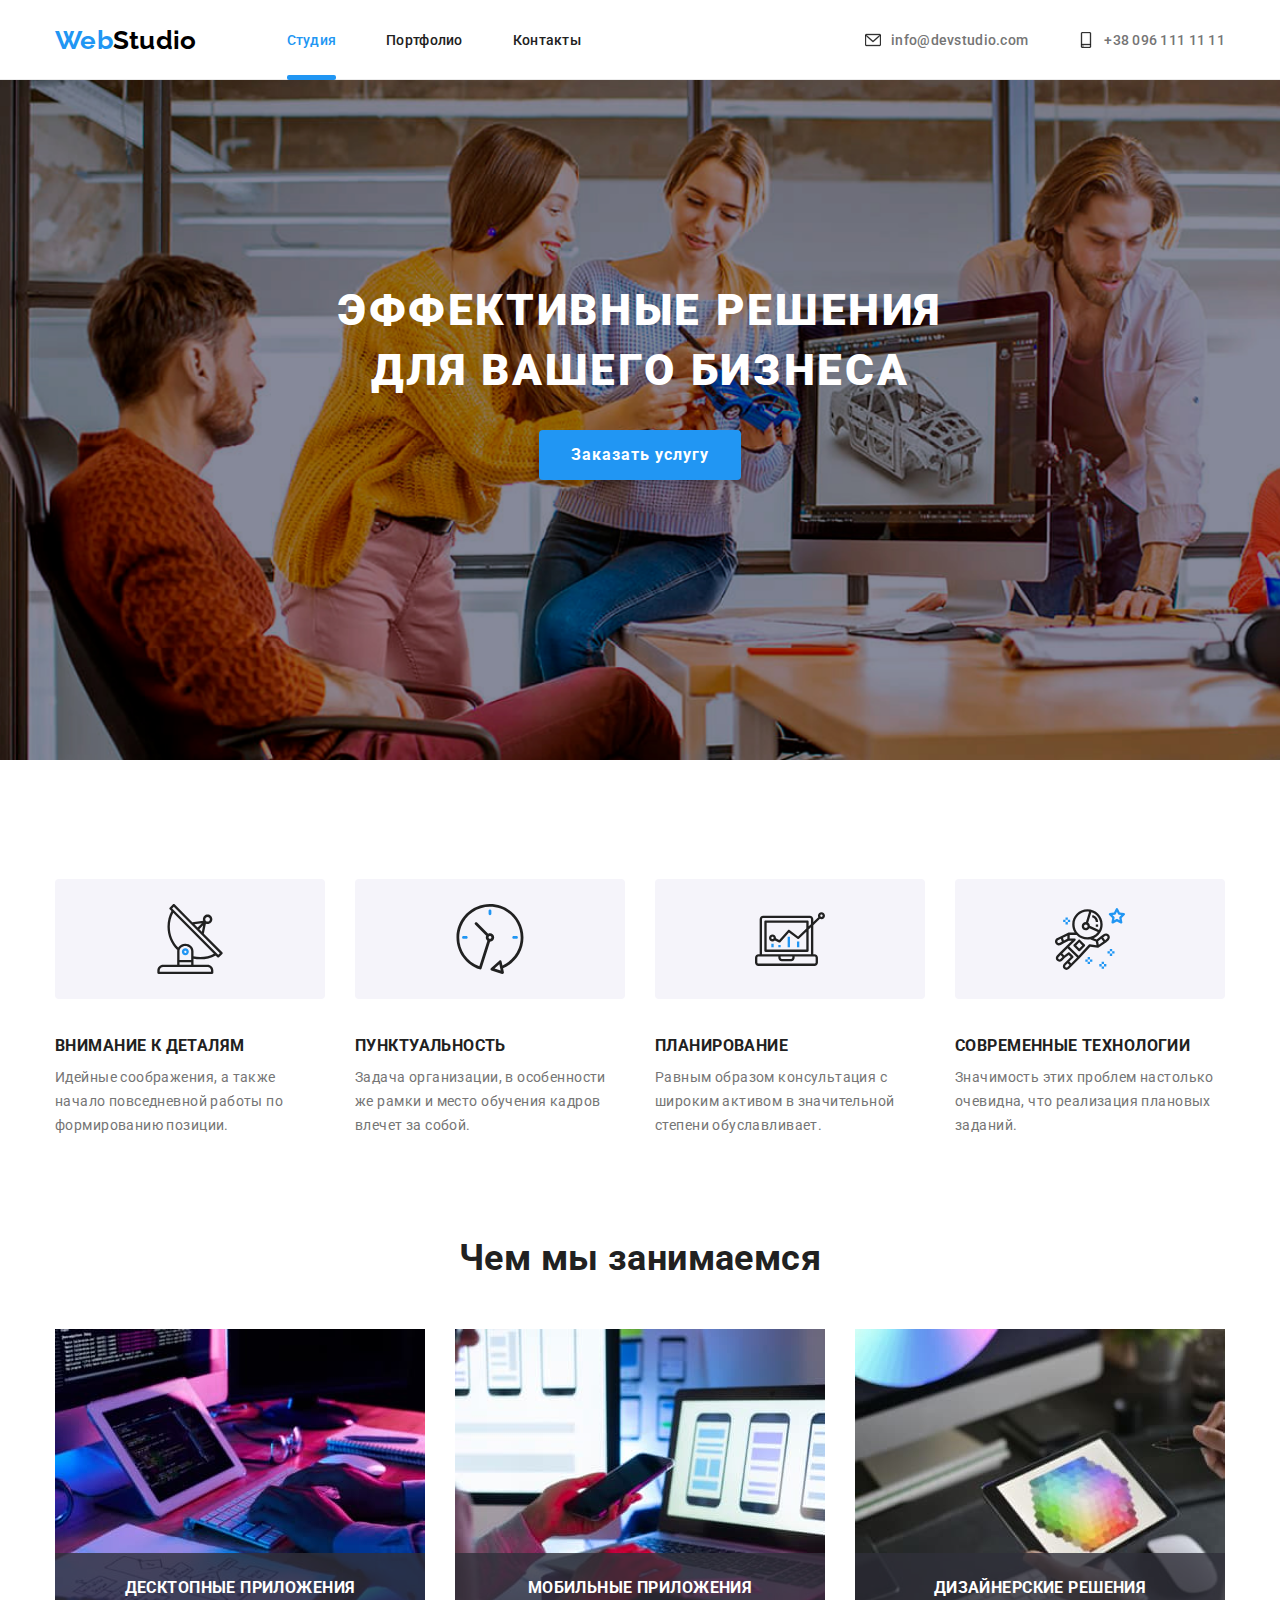
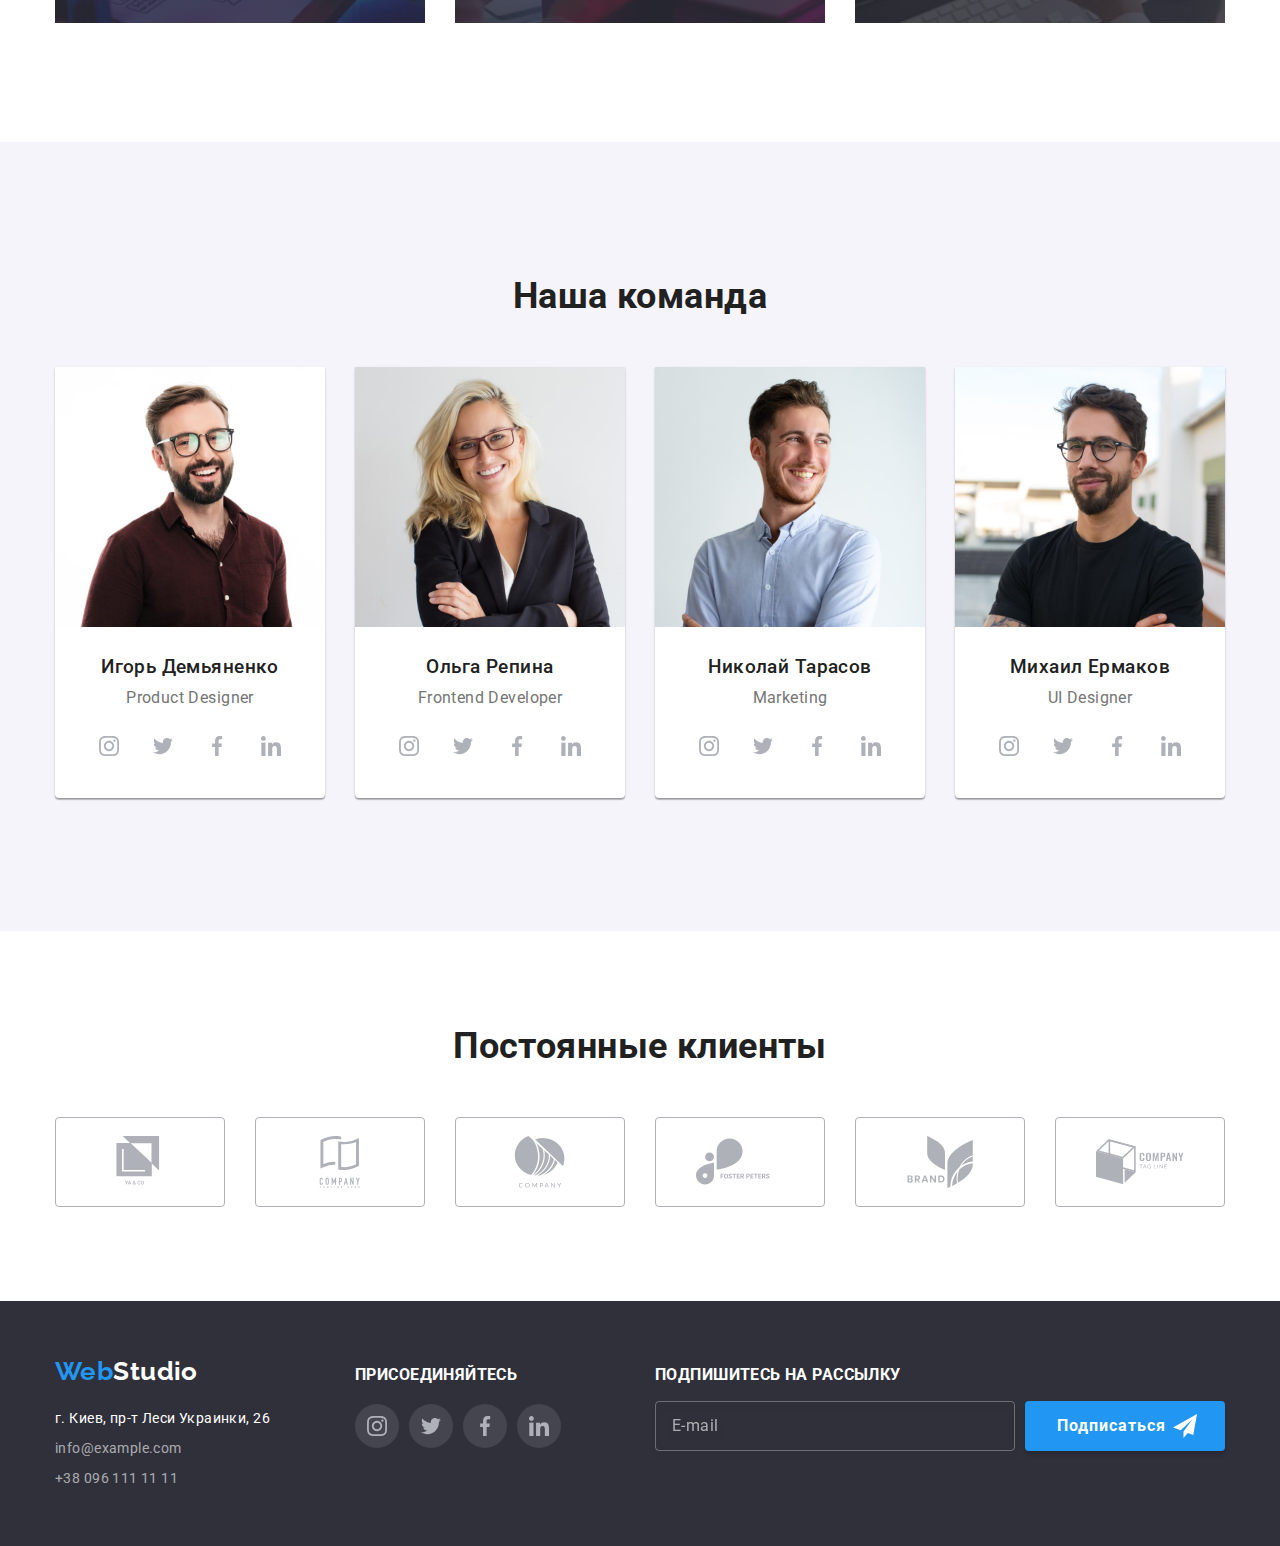
==== index.html @ 679fb7c3 "Initial commit" ====
<!DOCTYPE html>
<html lang="ru">
  <head>
    <meta charset="UTF-8" />
    <meta http-equiv="X-UA-Compatible" content="IE=edge" />
    <meta name="viewport" content="width=device-width, initial-scale=1.0" />
    <title lang="en">Web Studio</title>
    <link rel="preconnect" href="https://fonts.gstatic.com" />
    <link
      href="https://fonts.googleapis.com/css2?family=Oleo+Script&family=Raleway:wght@700&family=Roboto:wght@400;500;700;900&display=swap"
      rel="stylesheet"
    />
    <link
      rel="stylesheet"
      href="https://cdnjs.cloudflare.com/ajax/libs/modern-normalize/1.0.0/modern-normalize.min.css"
    />
    <link rel="stylesheet" href="./css/style.css" />
  </head>

  <body>
    <!--header -->
    <header class="header header-line">
      <div class="container">
        <nav class="navigation">
          <a class="link logo logo-part2" href="/" lang="en">
            <span class="logo-part1">Web</span>Studio</a
          >
          <ul class="list menu header">
            <li class="menu-item">
              <a class="link menu-link current" href="./index.html">Студия</a>
            </li>
            <li class="menu-item">
              <a class="link menu-link" href="./portfolio.html">Портфолио</a>
            </li>
            <li class="menu-item">
              <a class="link menu-link" href="#contacts">Контакты</a>
            </li>
          </ul>
        </nav>

        <ul class="list header header-contacts">
          <li class="header-contacts-item">
            <a
              class="link header-contacts-link"
              href="mailto:info@devstudio.com"
            >
              <svg class="icon">
                <use href="./images/sprite.svg#icon-mail"></use>
              </svg>
              info@devstudio.com</a
            >
          </li>
          <li class="header-contacts-item">
            <a class="link header-contacts-link" href="tel:+380961111111">
              <svg class="icon">
                <use href="./images/sprite.svg#icon-phone"></use>
              </svg>
              +38 096 111 11 11</a
            >
          </li>
        </ul>
      </div>
    </header>

    <!-- main -->
    <main>
      <!--section hero-->
      <section class="hero dark-bg">
        <div class="container hero-content">
          <h1 class="page-title">Эффективные решения для вашего бизнеса</h1>
          <div class="hero-content-button">
            <button class="button" type="button" data-modal-open>
              Заказать услугу
            </button>
          </div>
        </div>
      </section>

      <!-- section feature -->
      <section class="section">
        <div class="container">
          <h2 class="visually-hidden">Особенности</h2>
          <ul class="list grid">
            <li class="feature-item grid-item">
              <svg class="feature-icon">
                <use href="./images/sprite.svg#icon-antenna"></use>
              </svg>
              <h3 class="feature-title">Внимание к деталям</h3>
              <p class="feature-view">
                Идейные соображения, а также начало повседневной работы по
                формированию позиции.
              </p>
            </li>
            <li class="feature-item grid-item">
              <svg class="feature-icon">
                <use href="./images/sprite.svg#icon-clock"></use>
              </svg>
              <h3 class="feature-title">Пунктуальность</h3>
              <p>
                Задача организации, в особенности же рамки и место обучения
                кадров влечет за собой.
              </p>
            </li>
            <li class="feature-item grid-item">
              <svg class="feature-icon">
                <use href="./images/sprite.svg#icon-diagram"></use>
              </svg>
              <h3 class="feature-title">Планирование</h3>
              <p>
                Равным образом консультация с широким активом в значительной
                степени обуславливает.
              </p>
            </li>
            <li class="feature-item grid-item">
              <svg class="feature-icon">
                <use href="./images/sprite.svg#icon-astronaut"></use>
              </svg>
              <h3 class="feature-title">Современные технологии</h3>
              <p>
                Значимость этих проблем настолько очевидна, что реализация
                плановых заданий.
              </p>
            </li>
          </ul>
        </div>
      </section>

      <!-- section gallery -->
      <section class="section">
        <div class="container">
          <h2 class="section-title">Чем мы занимаемся</h2>
          <ul class="list grid">
            <li class="grid-item gallery-item">
              <img
                src="./images/jobs/box_1.jpg"
                alt="programer_working"
                width="370"
              />
              <div class="gallery-thumb">
                <h3 class="gallery-thumb-item">Десктопные приложения</h3>
              </div>
            </li>

            <li class="grid-item gallery-item">
              <img src="./images/jobs/box_2.jpg" alt="developer" width="370" />
              <div class="gallery-thumb">
                <h3 class="gallery-thumb-item">Мобильные приложения</h3>
              </div>
            </li>
            <li class="grid-item gallery-item">
              <img src="./images/jobs/box_3.jpg" alt="web_design" width="370" />
              <div class="gallery-thumb">
                <h3 class="gallery-thumb-item">Дизайнерские решения</h3>
              </div>
            </li>
          </ul>
        </div>
      </section>

      <!-- section team -->
      <section class="section team-bg-color">
        <figure class="container">
          <figcaption><h2 class="section-title">Наша команда</h2></figcaption>
          <ul class="list grid">
            <li class="team grid-item">
              <img src="./images/team/img_1.jpg" alt="photo1" width="270" />
              <div class="team-member">
                <h3 class="team-title">Игорь Демьяненко</h3>
                <p lang="en">Product Designer</p>
                <ul class="list social-icons">
                  <li class="social-icons-item">
                    <a
                      href=""
                      class="social-icons-link"
                      target="_blank"
                      rel="noopener noreferrer"
                    >
                      <svg class="icon">
                        <use href="./images/sprite.svg#icon-instagram"></use>
                      </svg>
                    </a>
                  </li>
                  <li class="social-icons-item">
                    <a
                      href=""
                      class="social-icons-link"
                      target="_blank"
                      rel="noopener noreferrer"
                    >
                      <svg class="icon">
                        <use href="./images/sprite.svg#icon-twitter"></use>
                      </svg>
                    </a>
                  </li>
                  <li class="social-icons-item">
                    <a
                      href=""
                      class="social-icons-link"
                      target="_blank"
                      rel="noopener noreferrer"
                    >
                      <svg class="icon">
                        <use href="./images/sprite.svg#icon-facebook"></use>
                      </svg>
                    </a>
                  </li>
                  <li class="social-icons-item">
                    <a
                      href=""
                      class="social-icons-link"
                      target="_blank"
                      rel="noopener noreferrer"
                    >
                      <svg class="icon">
                        <use href="./images/sprite.svg#icon-linkedin"></use>
                      </svg>
                    </a>
                  </li>
                </ul>
              </div>
            </li>
            <li class="team grid-item">
              <img src="./images/team/img_2.jpg" alt="photo2" width="270" />
              <div class="team-member">
                <h3 class="team-title">Ольга Репина</h3>
                <p lang="en">Frontend Developer</p>
                <ul class="list social-icons">
                  <li class="social-icons-item">
                    <a
                      href=""
                      class="social-icons-link"
                      target="_blank"
                      rel="noopener noreferrer"
                    >
                      <svg class="icon">
                        <use href="./images/sprite.svg#icon-instagram"></use>
                      </svg>
                    </a>
                  </li>
                  <li class="social-icons-item">
                    <a
                      href=""
                      class="social-icons-link"
                      target="_blank"
                      rel="noopener noreferrer"
                    >
                      <svg class="icon">
                        <use href="./images/sprite.svg#icon-twitter"></use>
                      </svg>
                    </a>
                  </li>
                  <li class="social-icons-item">
                    <a
                      href=""
                      class="social-icons-link"
                      target="_blank"
                      rel="noopener noreferrer"
                    >
                      <svg class="icon">
                        <use href="./images/sprite.svg#icon-facebook"></use>
                      </svg>
                    </a>
                  </li>
                  <li class="social-icons-item">
                    <a
                      href=""
                      class="social-icons-link"
                      target="_blank"
                      rel="noopener noreferrer"
                    >
                      <svg class="icon">
                        <use href="./images/sprite.svg#icon-linkedin"></use>
                      </svg>
                    </a>
                  </li>
                </ul>
              </div>
            </li>
            <li class="team grid-item">
              <img src="./images/team/img_3.jpg" alt="photo3" width="270" />
              <div class="team-member">
                <h3 class="team-title">Николай Тарасов</h3>
                <p lang="en">Marketing</p>
                <ul class="list social-icons">
                  <li class="social-icons-item">
                    <a
                      href=""
                      class="social-icons-link"
                      target="_blank"
                      rel="noopener noreferrer"
                    >
                      <svg class="icon">
                        <use href="./images/sprite.svg#icon-instagram"></use>
                      </svg>
                    </a>
                  </li>
                  <li class="social-icons-item">
                    <a
                      href=""
                      class="social-icons-link"
                      target="_blank"
                      rel="noopener noreferrer"
                    >
                      <svg class="icon">
                        <use href="./images/sprite.svg#icon-twitter"></use>
                      </svg>
                    </a>
                  </li>
                  <li class="social-icons-item">
                    <a
                      href=""
                      class="social-icons-link"
                      target="_blank"
                      rel="noopener noreferrer"
                    >
                      <svg class="icon">
                        <use href="./images/sprite.svg#icon-facebook"></use>
                      </svg>
                    </a>
                  </li>
                  <li class="social-icons-item">
                    <a
                      href=""
                      class="social-icons-link"
                      target="_blank"
                      rel="noopener noreferrer"
                    >
                      <svg class="icon">
                        <use href="./images/sprite.svg#icon-linkedin"></use>
                      </svg>
                    </a>
                  </li>
                </ul>
              </div>
            </li>
            <li class="team grid-item">
              <img src="./images/team/img_4.jpg" alt="photo4" width="270" />
              <div class="team-member">
                <h3 class="team-title">Михаил Ермаков</h3>
                <p lang="en">UI Designer</p>
                <ul class="list social-icons">
                  <li class="social-icons-item">
                    <a
                      href=""
                      class="social-icons-link"
                      target="_blank"
                      rel="noopener noreferrer"
                    >
                      <svg class="icon">
                        <use href="./images/sprite.svg#icon-instagram"></use>
                      </svg>
                    </a>
                  </li>
                  <li class="social-icons-item">
                    <a
                      href=""
                      class="social-icons-link"
                      target="_blank"
                      rel="noopener noreferrer"
                    >
                      <svg class="icon">
                        <use href="./images/sprite.svg#icon-twitter"></use>
                      </svg>
                    </a>
                  </li>
                  <li class="social-icons-item">
                    <a
                      href=""
                      class="social-icons-link"
                      target="_blank"
                      rel="noopener noreferrer"
                    >
                      <svg class="icon">
                        <use href="./images/sprite.svg#icon-facebook"></use>
                      </svg>
                    </a>
                  </li>
                  <li class="social-icons-item">
                    <a
                      href=""
                      class="social-icons-link"
                      target="_blank"
                      rel="noopener noreferrer"
                    >
                      <svg class="icon">
                        <use href="./images/sprite.svg#icon-linkedin"></use>
                      </svg>
                    </a>
                  </li>
                </ul>
              </div>
            </li>
          </ul>
        </figure>
      </section>

      <!-- section clients -->
      <section class="section">
        <div class="container clients">
          <h2 class="section-title">Постоянные клиенты</h2>
          <ul class="list grid">
            <li class="clients-item grid-item">
              <a
                href=""
                class="clients-icons-link"
                target="_blank"
                rel="noopener noreferrer"
              >
                <svg class="icon">
                  <use href="./images/sprite.svg#icon-client-1"></use>
                </svg>
              </a>
            </li>
            <li class="clients-item grid-item">
              <a
                href=""
                class="clients-icons-link"
                target="_blank"
                rel="noopener noreferrer"
              >
                <svg class="icon">
                  <use href="./images/sprite.svg#icon-client-2"></use>
                </svg>
              </a>
            </li>
            <li class="clients-item grid-item">
              <a
                href=""
                class="clients-icons-link"
                target="_blank"
                rel="noopener noreferrer"
              >
                <svg class="icon">
                  <use href="./images/sprite.svg#icon-client-3"></use>
                </svg>
              </a>
            </li>
            <li class="clients-item grid-item">
              <a
                href=""
                class="clients-icons-link"
                target="_blank"
                rel="noopener noreferrer"
              >
                <svg class="icon">
                  <use href="./images/sprite.svg#icon-client-4"></use>
                </svg>
              </a>
            </li>
            <li class="clients-item grid-item">
              <a
                href=""
                class="clients-icons-link"
                target="_blank"
                rel="noopener noreferrer"
              >
                <svg class="icon">
                  <use href="./images/sprite.svg#icon-client-5"></use>
                </svg>
              </a>
            </li>
            <li class="clients-item grid-item">
              <a
                href=""
                class="clients-icons-link"
                target="_blank"
                rel="noopener noreferrer"
              >
                <svg class="icon">
                  <use href="./images/sprite.svg#icon-client-6"></use>
                </svg>
              </a>
            </li>
          </ul>
        </div>
      </section>
    </main>

    <!-- footer-->
    <footer class="dark-bg">
      <div class="container" id="contacts">
        <ul class="list grid">
          <li class="grid-item">
            <div class="footer-container-address">
              <a class="link logo" href="/" lang="en"
                ><span class="logo-part1">Web</span>Studio</a
              >
              <address class="footer-address">
                <ul class="list">
                  <li class="footer-contacts-item">
                    <a
                      class="link"
                      href="https://goo.gl/maps/h1MNrULQTxqJ9o7u8"
                      target="_blank"
                      rel="noopener noreferrer nofollow"
                    >
                      г. Киев, пр-т Леси Украинки, 26
                    </a>
                  </li>
                  <li class="footer-contacts-item footer-contacts">
                    <a class="link" href="mailto:info@example.com">
                      info@example.com
                    </a>
                  </li>
                  <li class="footer-contacts-item footer-contacts">
                    <a class="link" href="tel:+380961111111">
                      +38 096 111 11 11
                    </a>
                  </li>
                </ul>
              </address>
            </div>
          </li>
          <li class="grid-item">
            <div class="footer-container-social">
              <h3 class="footer-social-title">присоединяйтесь</h3>
              <div class="footer-social">
                <ul class="list social-icons">
                  <li class="social-icons-item">
                    <a
                      href=""
                      class="social-icons-link"
                      target="_blank"
                      rel="noopener noreferrer"
                    >
                      <svg class="icon">
                        <use href="./images/sprite.svg#icon-instagram"></use>
                      </svg>
                    </a>
                  </li>
                  <li class="social-icons-item">
                    <a
                      href=""
                      class="social-icons-link"
                      target="_blank"
                      rel="noopener noreferrer"
                    >
                      <svg class="icon">
                        <use href="./images/sprite.svg#icon-twitter"></use>
                      </svg>
                    </a>
                  </li>
                  <li class="social-icons-item">
                    <a
                      href=""
                      class="social-icons-link"
                      target="_blank"
                      rel="noopener noreferrer"
                    >
                      <svg class="icon">
                        <use href="./images/sprite.svg#icon-facebook"></use>
                      </svg>
                    </a>
                  </li>
                  <li class="social-icons-item">
                    <a
                      href=""
                      class="social-icons-link"
                      target="_blank"
                      rel="noopener noreferrer"
                    >
                      <svg class="icon">
                        <use href="./images/sprite.svg#icon-linkedin"></use>
                      </svg>
                    </a>
                  </li>
                </ul>
              </div>
            </div>
          </li>
          <li class="grid-item">
            <div class="footer-container-subscribe">
              <h3 class="footer-subscribe-title">Подпишитесь на рассылку</h3>
              <form class="subscribe-form" for="user_email">
                <input
                  class="subscribe-form-email"
                  type="email"
                  name="email"
                  id="user_email"
                  placeholder="E-mail"
                />
                <label for="user_email" class="footer-button-submit">
                  <button class="footer-button-text button" type="submit">
                    Подписаться
                  </button>
                  <svg class="icon">
                    <use href="./images/sprite.svg#icon-send"></use>
                  </svg>
                </label>
              </form>
            </div>
          </li>
        </ul>
      </div>
    </footer>

    <!-- modal window -->
    <div class="backdrop is-hidden" data-modal>
      <div class="modal">
        <label class="btn-close">
          <button class="close" data-modal-close></button>
          <svg class="icon">
            <use href="./images/sprite.svg#icon-form-close"></use>
          </svg>
        </label>
        <p class="modal-title">Оставьте свои данные, мы вам перезвоним</p>
        <form class="modal-form">
          <div class="modal-field">
            <div class="modal-form-field">
              <svg class="icon">
                <use href="./images/sprite.svg#icon-form-person"></use>
              </svg>
              <input
                class="modal-form-input"
                type="text"
                name="name"
                id="user_name"
                pattern="[A-Za-zА-Яа-яЁё\s]+$"
              />
            </div>
            <label for="user_name" class="modal-form-label">Имя</label>
          </div>
          <div class="modal-field">
            <div class="modal-form-field">
              <svg class="icon">
                <use href="./images/sprite.svg#icon-form-phone"></use>
              </svg>
              <input
                class="modal-form-input"
                type="tel"
                name="phone"
                id="user_phone"
                pattern="[0-9]{5,10}"
              />
            </div>
            <label for="user_phone" class="modal-form-label">Телефон</label>
          </div>
          <div class="modal-field">
            <div class="modal-form-field">
              <svg class="icon">
                <use href="./images/sprite.svg#icon-form-mail"></use>
              </svg>
              <input
                class="modal-form-input"
                type="email"
                name="email"
                id="user_email"
                pattern=""
              />
            </div>
            <label for="user_email" class="modal-form-label">Почта</label>
          </div>
          <div class="modal-field">
            <div class="modal-form-field">
              <textarea
                class="modal-form-input modal-form-comments"
                name="comments"
                id="user_comments"
                cols="30"
                rows="8"
                placeholder="Введите текст"
              ></textarea>
            </div>
            <label for="user_comments" class="modal-form-label"
              >Комментарий</label
            >
          </div>
          <div class="modal-agreement">
            <label for="user_agreement" class="modal-check-label">
              <input
                class="modal-check-input"
                type="checkbox"
                name="agreement"
                id="user_agreement"
                value="Соглашаюсь с рассылкой и принимаю Условия договора"
              />
              Соглашаюсь с рассылкой и принимаю
              <span class="modal-check-icon"></span>
            </label>
            <a class="terms">Условия договора</a>
            <button class="modal-button button" type="submit">Отправить</button>
          </div>
        </form>
      </div>
    </div>
    <script src="./js/modal.js"></script>
  </body>
</html>
---- css/style.css ----
:root {
  --main-text-color: #757575;
  --title-color: #212121;
  --dark-bg-text-color: #ffffff;
  --accent-color: #2196f3;
  --logo-text-color: #000000;
  --dark-bg-color: #2f303a;
  --light-bg-color: #f5f4fa;
  --bg-color: #e5e5e5;
  --grid-item: 4;
  --social-icon: #afb1b8;
  --footer-text_color: #ffffff99;

  --animation: 250ms cubic-bezier(0.4, 0, 0.2, 1);
}
html {
  box-sizing: border-box;
}
*,
*::before,
*::after {
  box-sizing: inherit;
}
body {
  font-family: "Roboto", sans-serif;
  font-size: 14px;
  line-height: 1.714;
  letter-spacing: 0.03em;
  color: var(--main-text-color);
}
h1,
h2,
h3,
h4,
h5,
p {
  margin-top: 0;
}
img {
  display: block;
  min-width: 100%;
  height: auto;
}
address {
  font-style: normal;
}
.visually-hidden {
  position: absolute !important;
  clip: rect(1px 1px 1px 1px);
  clip: rect(1px, 1px, 1px, 1px);
  padding: 0 !important;
  border: 0 !important;
  height: 1px !important;
  width: 1px !important;
  overflow: hidden;
}

.link {
  text-decoration: none;
  color: inherit;
  transition: color var(--animation);
}
.link:hover,
.link:focus,
.logo-part1,
.current {
  color: var(--accent-color);
}
.list {
  margin-top: 0;
  margin-bottom: 0;
  padding-left: 0;
  list-style: none;
}
.container {
  /* min-width: 100vh; */
  width: 1200px;
  padding-right: 15px;
  padding-left: 15px;
  padding-top: 25px;
  padding-bottom: 25px;
  margin-right: auto;
  margin-left: auto;
  /* background-color: aquamarine; */
}
.grid {
  display: flex;
  flex-wrap: wrap;
  margin-left: -30px;
  margin-top: -30px;
}
.grid-item {
  flex-basis: calc((100% - 30px * var(--grid-item)) / var(--grid-item));
  margin-left: 30px;
  margin-top: 30px;
}

.button {
  min-width: 200px;
  padding: 10px 32px;
  font-weight: 700;
  font-size: 16px;
  line-height: 1.875;
  display: flex;
  align-items: center;
  justify-content: center;
  text-align: center;
  letter-spacing: 0.06em;
  color: var(--dark-bg-text-color);
  background-color: var(--accent-color);
  box-shadow: 0px 4px 4px rgba(0, 0, 0, 0.15);
  border: none;
  border-radius: 4px;
  cursor: pointer;
  transition: var(--animation);
}

.page-title {
  font-weight: 900;
  font-size: 44px;
  line-height: 1.364;
  text-align: center;
  letter-spacing: 0.06em;
  text-transform: uppercase;
  margin-bottom: 30px;
}
.section-title {
  font-weight: 700;
  font-size: 36px;
  line-height: 1.167;
  text-align: center;
  margin-bottom: 50px;
}
.section {
  padding-top: 94px;
  padding-bottom: 94px;
}
.section-title,
.header,
.feature-title,
.team-title,
.projets-title {
  color: var(--title-color);
}
.header {
  max-height: 80px;
  font-weight: 500;
  line-height: 1.143;
  letter-spacing: 0.02em;
}
.header-line {
  border-bottom: 1px solid #ececec;
}
.logo {
  font-family: "Raleway", sans-serif;
  font-weight: 700;
  font-size: 26px;
  line-height: 1.192;
  display: flex;
}
.logo-part2 {
  color: var(--logo-text-color);
}
.header .logo {
  margin-right: 90px;
}
.navigation {
  display: flex;
  align-items: center;
  margin-right: auto;
}
.menu {
  display: inline-flex;
}
.menu-link {
  position: relative;
}
.current::after {
  content: "";
  position: absolute;
  bottom: -32px;
  left: 0;
  width: 100%;
  height: 5px;
  background-color: var(--accent-color);
  border-radius: 2px;
}

.menu-item:not(:last-child) {
  margin-right: 50px;
}
.header .container {
  display: flex;
  align-items: center;
  justify-content: flex-end;
}
.header-contacts {
  color: var(--main-text-color);
  display: inline-flex;
}
.header-contacts-item:not(:last-child) {
  margin-right: 50px;
}
.header-contacts-link {
  display: flex;
  align-items: center;
}
.header-contacts-link .icon {
  width: 16px;
  height: 16px;
  margin-right: 10px;
  stroke: currentColor;
  transition: fill var(--animation);
}
.header-contacts-link:hover .icon,
.header-contacts-link:focus .icon {
  fill: var(--accent-color);
  stroke: currentColor;
}

.hero {
  /* min-height: 100vh; */
  max-width: 1600px;
  display: flex;
  align-items: center;
  justify-content: center;
  background: rgba(47, 48, 58, 0.4);
  background-image: url(../images/hero/bg.png);
  background-repeat: no-repeat;
  background-size: cover;
}
.hero-content {
  max-width: 700px;
  /* margin-top: 200px;
  margin-bottom: 200px; */
  padding-top: 200px;
  padding-bottom: 280px;
}
.hero-content-button {
  display: flex;
  justify-content: center;
  margin-top: 30px;
}
.dark-bg {
  background-color: var(--dark-bg-color);
  color: var(--dark-bg-text-color);
}

.feature-icon {
  width: 70px;
  height: 70px;
  margin: 25px 100px;
}
.feature-item,
.feature-icon::before {
  content: "";
  display: block;
  width: 270px;
  height: 120px;
  background-color: var(--light-bg-color);
  border-radius: 4px;
}
.feature-title {
  margin-top: 30px;
  margin-bottom: 10px;
  font-weight: 700;
  line-height: 1.143;
  text-transform: uppercase;
}
.feature-view {
  margin-bottom: 0;
}

.gallery-item {
  --grid-item: 3;
  position: relative;
}
.gallery-thumb {
  position: absolute;
  bottom: 0;
  left: 0;
  content: "";
  width: 100%;
  height: 70px;
  background-color: rgba(47, 48, 58, 0.8);
}
.gallery-thumb-item {
  position: absolute;
  width: 100%;
  top: 50%;
  left: 50%;
  transform: translate(-50%, -50%);
  text-align: center;
  text-transform: uppercase;
  color: var(--dark-bg-text-color);
}
.team {
  --grid-item: 4;
  font-size: 16px;
  line-height: 1.172;
  text-align: center;
  background-color: var(--dark-bg-text-color);
  box-shadow: 0px 1px 3px rgba(0, 0, 0, 0.12), 0px 1px 1px rgba(0, 0, 0, 0.14),
    0px 2px 1px rgba(0, 0, 0, 0.2);
  border-radius: 0px 0px 4px 4px;
}
.team-member {
  margin-top: 30px;
  margin-bottom: 30px;
}
.team-title {
  font-weight: 500;
  margin-bottom: 10px;
}

.team-bg-color {
  background-color: var(--light-bg-color);
}

.social-icons {
  display: inline-flex;
}

.social-icons-item + .social-icons-item {
  margin-left: 10px;
}

.social-icons-link {
  display: flex;
  justify-content: center;
  align-items: center;
  width: 44px;
  height: 44px;
  border-radius: 50%;
  background: rgba(255, 255, 255, 0.1);
  transition: background-color var(--animation);
}
.social-icons .icon {
  width: 20px;
  height: 20px;
  fill: var(--social-icon);
  /* transition: fill var(--animation); */
}

.social-icons-link:hover .icon,
.social-icons-link:focus .icon {
  fill: var(--dark-bg-text-color);
}
.social-icons-link:hover,
.social-icons-link:focus {
  background-color: var(--accent-color);
}

.clients {
  padding-top: 0;
  padding-bottom: 0;
}
.clients-item {
  --grid-item: 6;
}
.clients-icons-link {
  display: flex;
  justify-content: center;
  align-items: center;
  width: 170px;
  height: 90px;
  border-radius: 4px;
  border: 1px solid var(--social-icon);
  box-sizing: border-box;
  transition: border var(--animation);
}
.clients-icons-link:hover,
.clients-icons-link:focus {
  border: 1px solid var(--accent-color);
}
.clients-icons-link .icon {
  width: 88px;
  height: 52px;
  fill: var(--social-icon);
  transition: fill var(--animation);
}
.clients-icons-link:hover .icon,
.clients-icons-link:focus .icon {
  fill: var(--accent-color);
}
/* footer */

.footer-container-address {
  --grid-item: 4;
  display: inline-block;
  padding-top: 30px;
  padding-bottom: 30px;
}
.footer-address {
  display: flex;
  margin-top: 20px;
}
.footer-contacts {
  color: var(--footer-text_color);
}
.footer-contacts-item:not(:last-child) {
  height: 20px;
  margin-bottom: 10px;
}

.footer-container-social,
.footer-container-subscribe {
  padding-top: 40px;
}
.footer-social-title {
  font-weight: 700;
  line-height: 1.143;
  text-transform: uppercase;
  color: var(--dark-bg-text-color);
}
.footer-social {
  margin-top: 20px;
}

.footer-subscribe-title {
  font-weight: 700;
  line-height: 1.143;
  text-transform: uppercase;
  color: var(--dark-bg-text-color);
}
.subscribe-form {
  display: inline-flex;
  justify-content: space-between;
  align-items: center;
}
.subscribe-form-email {
  margin-right: 10px;
  padding: 16px;
  width: 360px;
  height: 50px;
  font-size: 16px;
  line-height: 1.25;
  letter-spacing: 0.03em;
  background-color: transparent;
  color: var(--dark-bg-text-color);
  border: 1px solid rgba(255, 255, 255, 0.3);
  box-sizing: border-box;
  filter: drop-shadow(0px 4px 4px rgba(0, 0, 0, 0.15));
  border-radius: 4px;
}

.subscribe-form-email:focus {
  outline: none;
  border-color: var(--dark-bg-text-color);
}

.subscribe-form-email:-webkit-autofill,
.subscribe-form-email:-webkit-autofill:hover,
.subscribe-form-email:-webkit-autofill:focus {
  --webkit-text-fill-color: currentColor;
  --webkit-box-shadow: 0 0 0px 1000px var(--dark-bg-color) inset;
}

.subscribe-form-email::placeholder {
  font-size: 16px;
  color: var(--footer-text_color);
}
.subscribe-form-email:focus::placeholder {
  color: rgba(255, 255, 255, 0.7);
}
.footer-button-submit {
  position: relative;
}
.footer-button-text {
  justify-content: space-between;
}
.footer-button-submit .icon {
  position: absolute;
  top: 50%;
  right: 0;
  transform: translate(0, -50%);
  width: 24px;
  height: 24px;
  margin-right: 28px;
  fill: var(--dark-bg-text-color);
}

/* Portfolio */
.projects {
  --grid-item: 3;
  font-size: 16px;
  line-height: 1.875;
}
.projects-title {
  margin-bottom: 4px;
  font-weight: 700;
  font-size: 18px;
  line-height: 2;
  letter-spacing: 0.06em;
  color: var(--title-color);
}
.projects-bg {
  background: var(--dark-bg-text-color);
  border: 1px solid #eeeeee;
  box-sizing: border-box;
  transition: box-shadow var(--animation);
}
.projects-bg:hover,
.projects-bg:focus {
  box-shadow: 0px 1px 1px rgba(0, 0, 0, 0.12), 0px 4px 4px rgba(0, 0, 0, 0.06),
    1px 4px 6px rgba(0, 0, 0, 0.16);
}

.projects-thumb {
  position: relative;
  overflow: hidden;
}

.projects-thumb::before {
  display: inline-block;
  content: "";
  position: absolute;
  top: 0;
  left: 0;
  width: 100%;
  height: 100%;
  background-color: rgba(33, 150, 243, 0.9);
  opacity: 0;
  transform: translateY(100%);
  transition: transform var(--animation);
}
.projects-overlay {
  font-weight: 400;
  font-size: 18px;
  line-height: 1.78;
  color: var(--dark-bg-text-color);
  display: flex;
  justify-content: center;
  align-items: center;
  position: absolute;
  top: 0;
  left: 0;
  width: 100%;
  height: 100%;
  opacity: 0;
  padding: 0 24px;
  transform: translateY(100%);
  transition: transform var(--animation);
}
.projects-item {
  padding: 20px 24px;
}
.projects-bg:hover .projects-thumb::before {
  transform: translateY(0);
  opacity: 1;
}
.projects-bg:hover .projects-overlay {
  transform: translateY(0);
  opacity: 1;
}

.filter-content {
  display: flex;
  justify-content: center;
  padding-bottom: 50px;
}
.button-filter {
  width: auto;
  padding: 6px 22px;
  font-weight: 500;
  font-size: 16px;
  line-height: 1.625;
  letter-spacing: 0.06em;
  display: flex;
  align-items: start;
  text-align: center;
  /* justify-content: space-around; */
  color: var(--title-color); /* var(--dark-bg-text-color);*/
  background: var(--light-bg-color);
  border: none;
  border-radius: 4px;
  cursor: pointer;
  transition: color var(--animation), background-color var(--animation);
}

.button-filter-item:not(:last-child) {
  margin-right: 8px;
}

.button-filter-link:hover,
.button-filter-link:focus .button-filter-link:active {
  text-decoration: none;
  color: var(--dark-bg-text-color);
  background-color: var(--accent-color);
  box-shadow: 0px 3px 1px rgba(0, 0, 0, 0.1), 0px 1px 2px rgba(0, 0, 0, 0.08),
    0px 2px 2px rgba(0, 0, 0, 0.12);
}

/* modal window */
.backdrop {
  position: fixed;
  width: 100%;
  height: 100%;
  top: 0;
  left: 0;
  background-color: #2f303aaa;
  opacity: 1;
  transition: opacity 500ms ease-out 300ms;
}
.backdrop.is-hidden {
  opacity: 0;
  visibility: hidden;
  pointer-events: none;
}
.is-hidden .modal {
  transform: translate(100%, 100%) scale(0.2);
}
.modal {
  position: absolute;
  top: 50%;
  left: 50%;
  transform: translate(-50%, -50%);
  width: 100%;
  max-width: 530px;
  min-height: 580px;
  padding: 40px 30px;
  border-radius: 4px;
  background-color: var(--light-bg-color);
  transition: transform 500ms ease-in-out 300ms;
}
/* .close {
  -webkit-appearance: none;
  -moz-appearance: none;
  appearance: none;
} */
.btn-close {
  position: absolute;
  top: 8px;
  right: 8px;
  display: flex;
  justify-content: center;
  align-items: center;
  width: 30px;
  height: 30px;
  border: 1px solid rgba(0, 0, 0, 0.2);
  border-radius: 50%;
  box-sizing: border-box;
}
.btn-close .icon {
  position: absolute;
  width: 18px;
  height: 18px;
  top: 50%;
  left: 50%;
  transform: translate(-50%, -50%);
  fill: var(--logo-text-color);
}

.btn-close:hover .icon {
  fill: var(--accent-color);
  background-color: transparent;
}

.modal-title {
  font-weight: 700;
  font-size: 20px;
  line-height: 23px;
  text-align: center;
  letter-spacing: 0.03em;
  color: var(--title-color);
}
.modal-form {
  display: inline-block;
}
.modal-field {
  position: relative;
}
.modal-form-field {
  margin-top: 30px;
}
.modal-form-field .icon {
  width: 18px;
  height: 18px;
  display: block;
  position: absolute;
  top: 50%;
  left: 5px;
  transform: translate(50%, -50%);
  fill: var(--logo-text-color);
}
.modal-form-input {
  display: inline-flex;
  line-height: 1.167;
  letter-spacing: 0.01em;
  background-color: transparent;
  border: 1px solid rgba(33, 33, 33, 0.2);
  box-sizing: border-box;
  border-radius: 4px;
  width: 100%;
  padding: 12px 16px 12px 42px;
}
.modal-form-field:focus-within .icon {
  outline: none;
  fill: var(--accent-color);
}

.modal-form-label {
  position: absolute;
  top: 0;
  left: 0;
  transform: translate(0, -150%);
  font-size: 12px;
  line-height: 1.167;
  letter-spacing: 0.01em;
  color: var(--main-text-color);
}

.modal-form-input::placeholder {
  font-size: 14px;
  color: #75757590;
}

.modal-form-input:focus::placeholder {
  color: #75757530;
}
.modal-form-input:-webkit-autofill,
.modal-form-input:-webkit-autofill:hover,
.modal-form-input:-webkit-autofill:focus {
  -webkit-text-fill-color: currentColor;
  -webkit-box-shadow: 0 0 0px 1000px var(--dark-bg-color) inset;
}

.modal-form-comments {
  resize: none;
  padding-left: 16px;
}
/* checkbox agreement */

.modal-agreement {
  position: relative;
  display: inline-flex;
  flex-wrap: wrap;
  justify-content: center;
}
.modal-check-label {
  display: inline-block;
  position: relative;
}

.modal-check-input {
  -webkit-appearance: none;
  -moz-appearance: none;
  appearance: none;
  position: absolute;
  width: 16px;
  height: 15px;
  top: 0;
  left: 0;
  transform: translate(-20px, 3px);
}
.modal-check-input:checked + .modal-check-icon {
  background-image: url("../images/icons/form-checkmark.svg");
  background-size: contain;
  background-origin: border-box;
  border-color: var(--accent-color);
}
.modal-check-icon {
  display: inline-block;
  position: absolute;
  top: 0;
  left: 0;
  transform: translate(-20px, 3px);
  width: 16px;
  height: 15px;
  background-image: url("../images/icons/form-checkbox.svg");
  background-size: contain;
  background-repeat: no-repeat;
  background-origin: border-box;
  background-color: transparent;
  border-radius: 2px;
}

.terms {
  text-decoration-line: underline;
  color: var(--accent-color);
  margin-left: 5px;
}
.modal-button {
  margin-top: 30px;
}
.modal-button:hover,
.modal-button:focus {
  background-color: #188ce8;
}
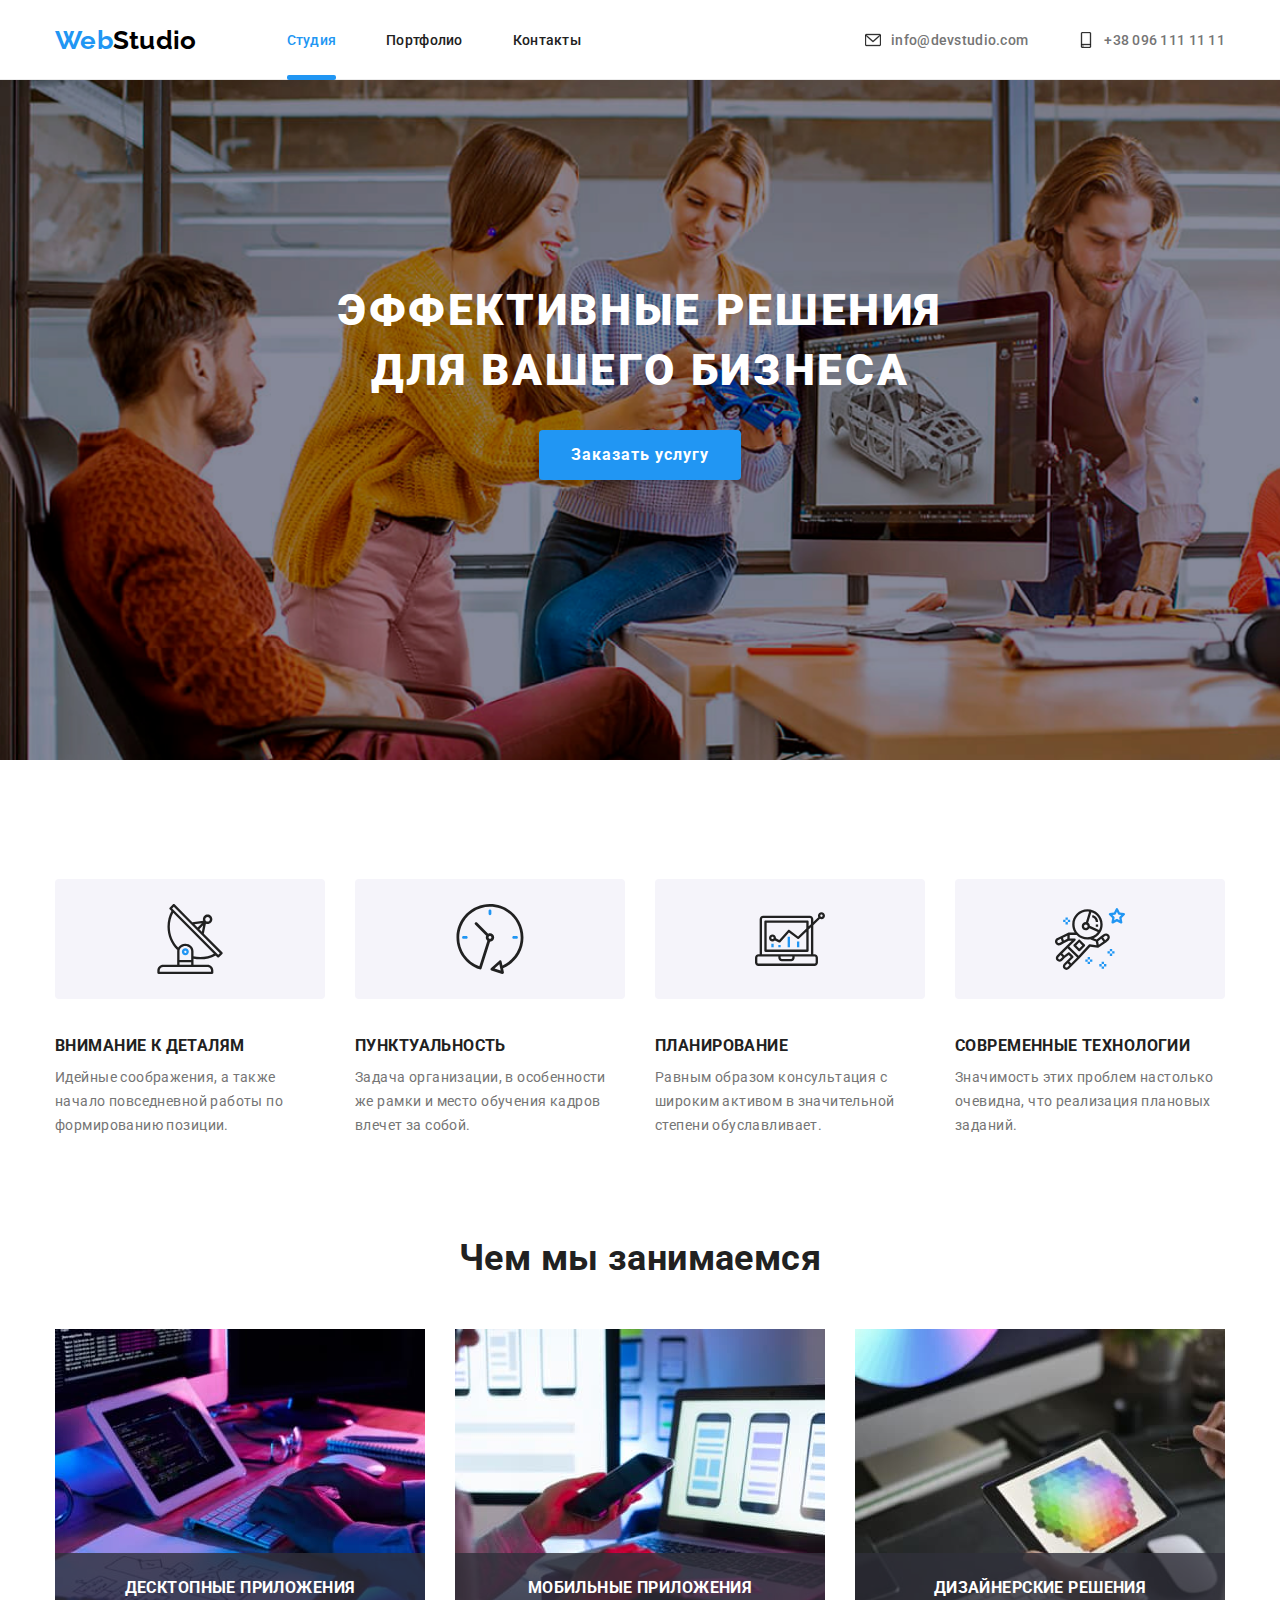
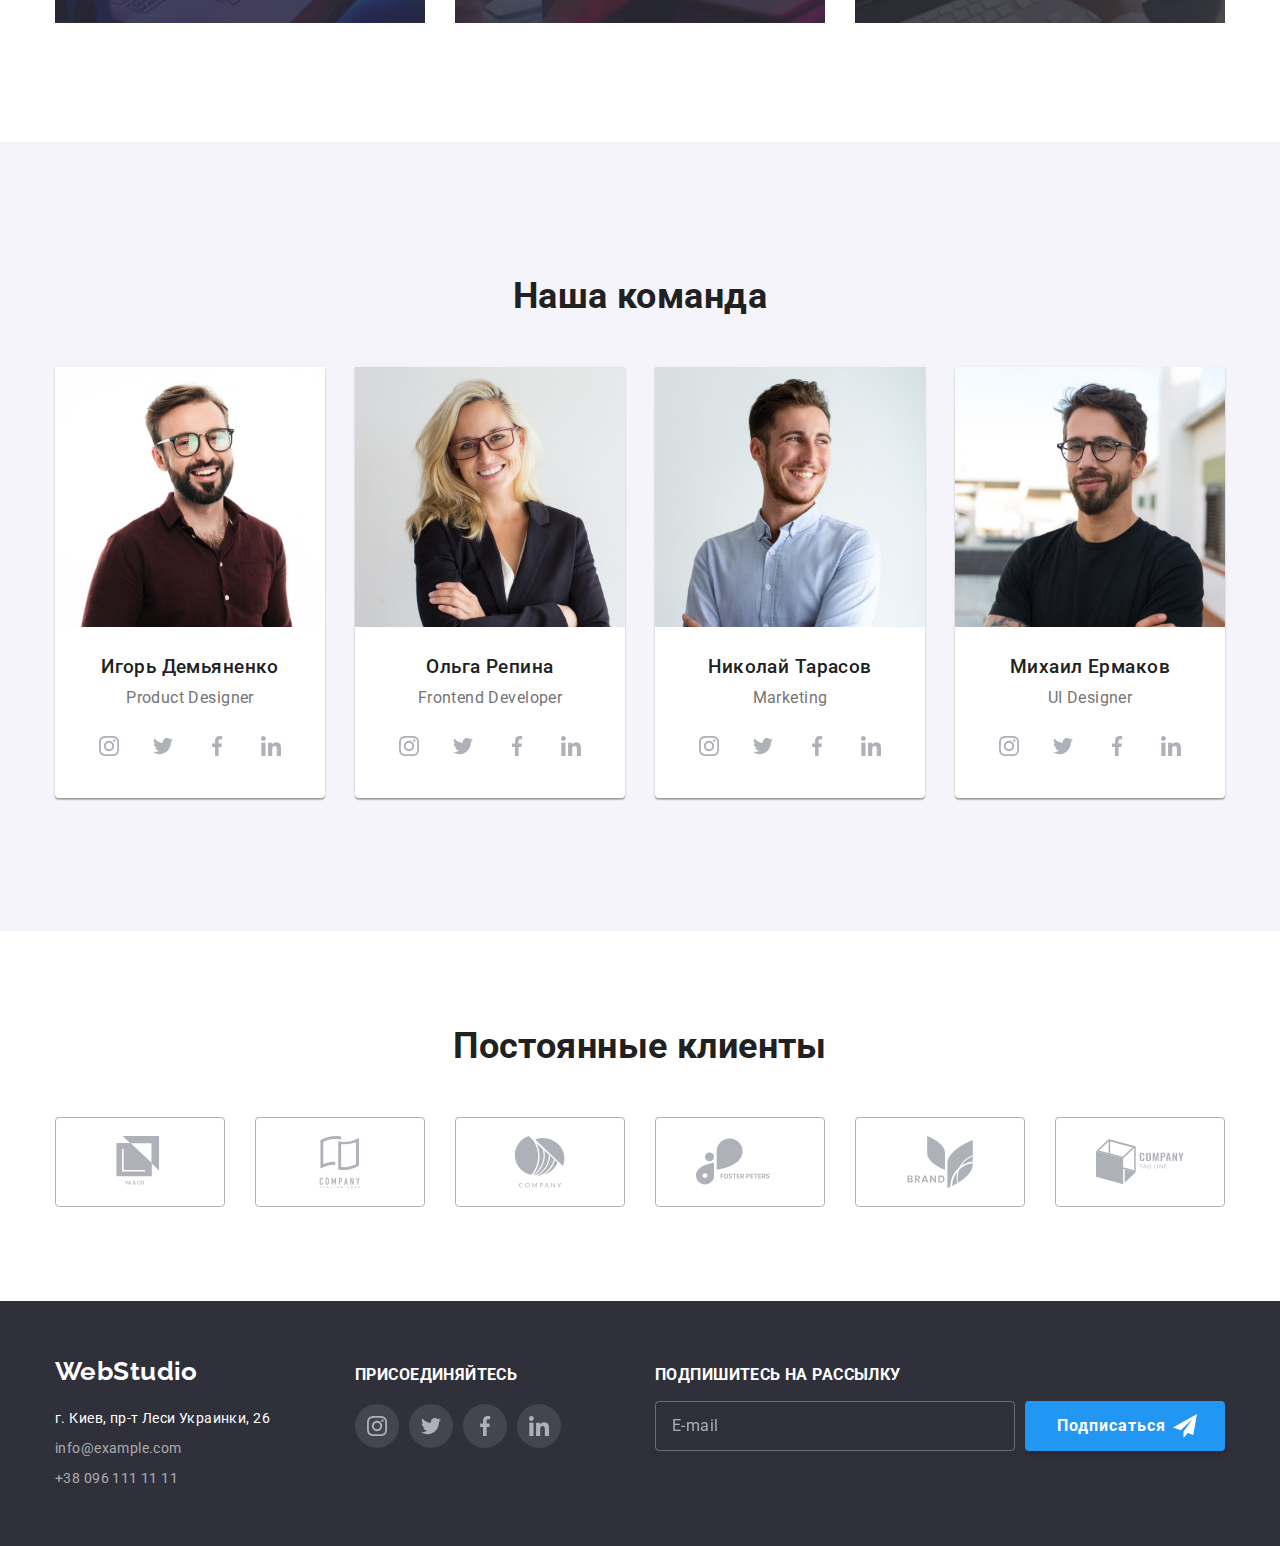
==== commit 1eb08b7a: "Started to change classes with BEM  methodology" ====
--- a/index.html
+++ b/index.html
@@ -19,21 +19,21 @@
 
   <body>
     <!--header -->
-    <header class="header header-line">
+    <header class="header header--line">
       <div class="container">
         <nav class="navigation">
-          <a class="link logo logo-part2" href="/" lang="en">
-            <span class="logo-part1">Web</span>Studio</a
+          <a class="link logo header--logo logo--part2" href="/" lang="en">
+            <span class="logo--part1">Web</span>Studio</a
           >
           <ul class="list menu header">
-            <li class="menu-item">
-              <a class="link menu-link current" href="./index.html">Студия</a>
-            </li>
-            <li class="menu-item">
-              <a class="link menu-link" href="./portfolio.html">Портфолио</a>
-            </li>
-            <li class="menu-item">
-              <a class="link menu-link" href="#contacts">Контакты</a>
+            <li class="menu__item">
+              <a class="link menu__link current" href="./index.html">Студия</a>
+            </li>
+            <li class="menu__item">
+              <a class="link menu__link" href="./portfolio.html">Портфолио</a>
+            </li>
+            <li class="menu__item">
+              <a class="link menu__link" href="#contacts">Контакты</a>
             </li>
           </ul>
         </nav>
@@ -644,11 +644,11 @@
                 class="modal-form-input"
                 type="email"
                 name="email"
-                id="user_email"
+                id="user_mail"
                 pattern=""
               />
             </div>
-            <label for="user_email" class="modal-form-label">Почта</label>
+            <label for="user_mail" class="modal-form-label">Почта</label>
           </div>
           <div class="modal-field">
             <div class="modal-form-field">
--- a/css/style.css
+++ b/css/style.css
@@ -62,7 +62,7 @@
 }
 .link:hover,
 .link:focus,
-.logo-part1,
+.logo--part1,
 .current {
   color: var(--accent-color);
 }
@@ -81,7 +81,6 @@
   padding-bottom: 25px;
   margin-right: auto;
   margin-left: auto;
-  /* background-color: aquamarine; */
 }
 .grid {
   display: flex;
@@ -148,7 +147,7 @@
   line-height: 1.143;
   letter-spacing: 0.02em;
 }
-.header-line {
+.header--line {
   border-bottom: 1px solid #ececec;
 }
 .logo {
@@ -158,10 +157,10 @@
   line-height: 1.192;
   display: flex;
 }
-.logo-part2 {
+.logo--part2 {
   color: var(--logo-text-color);
 }
-.header .logo {
+.header--logo {
   margin-right: 90px;
 }
 .navigation {
@@ -172,7 +171,7 @@
 .menu {
   display: inline-flex;
 }
-.menu-link {
+.menu__link {
   position: relative;
 }
 .current::after {
@@ -186,7 +185,7 @@
   border-radius: 2px;
 }
 
-.menu-item:not(:last-child) {
+.menu__item:not(:last-child) {
   margin-right: 50px;
 }
 .header .container {
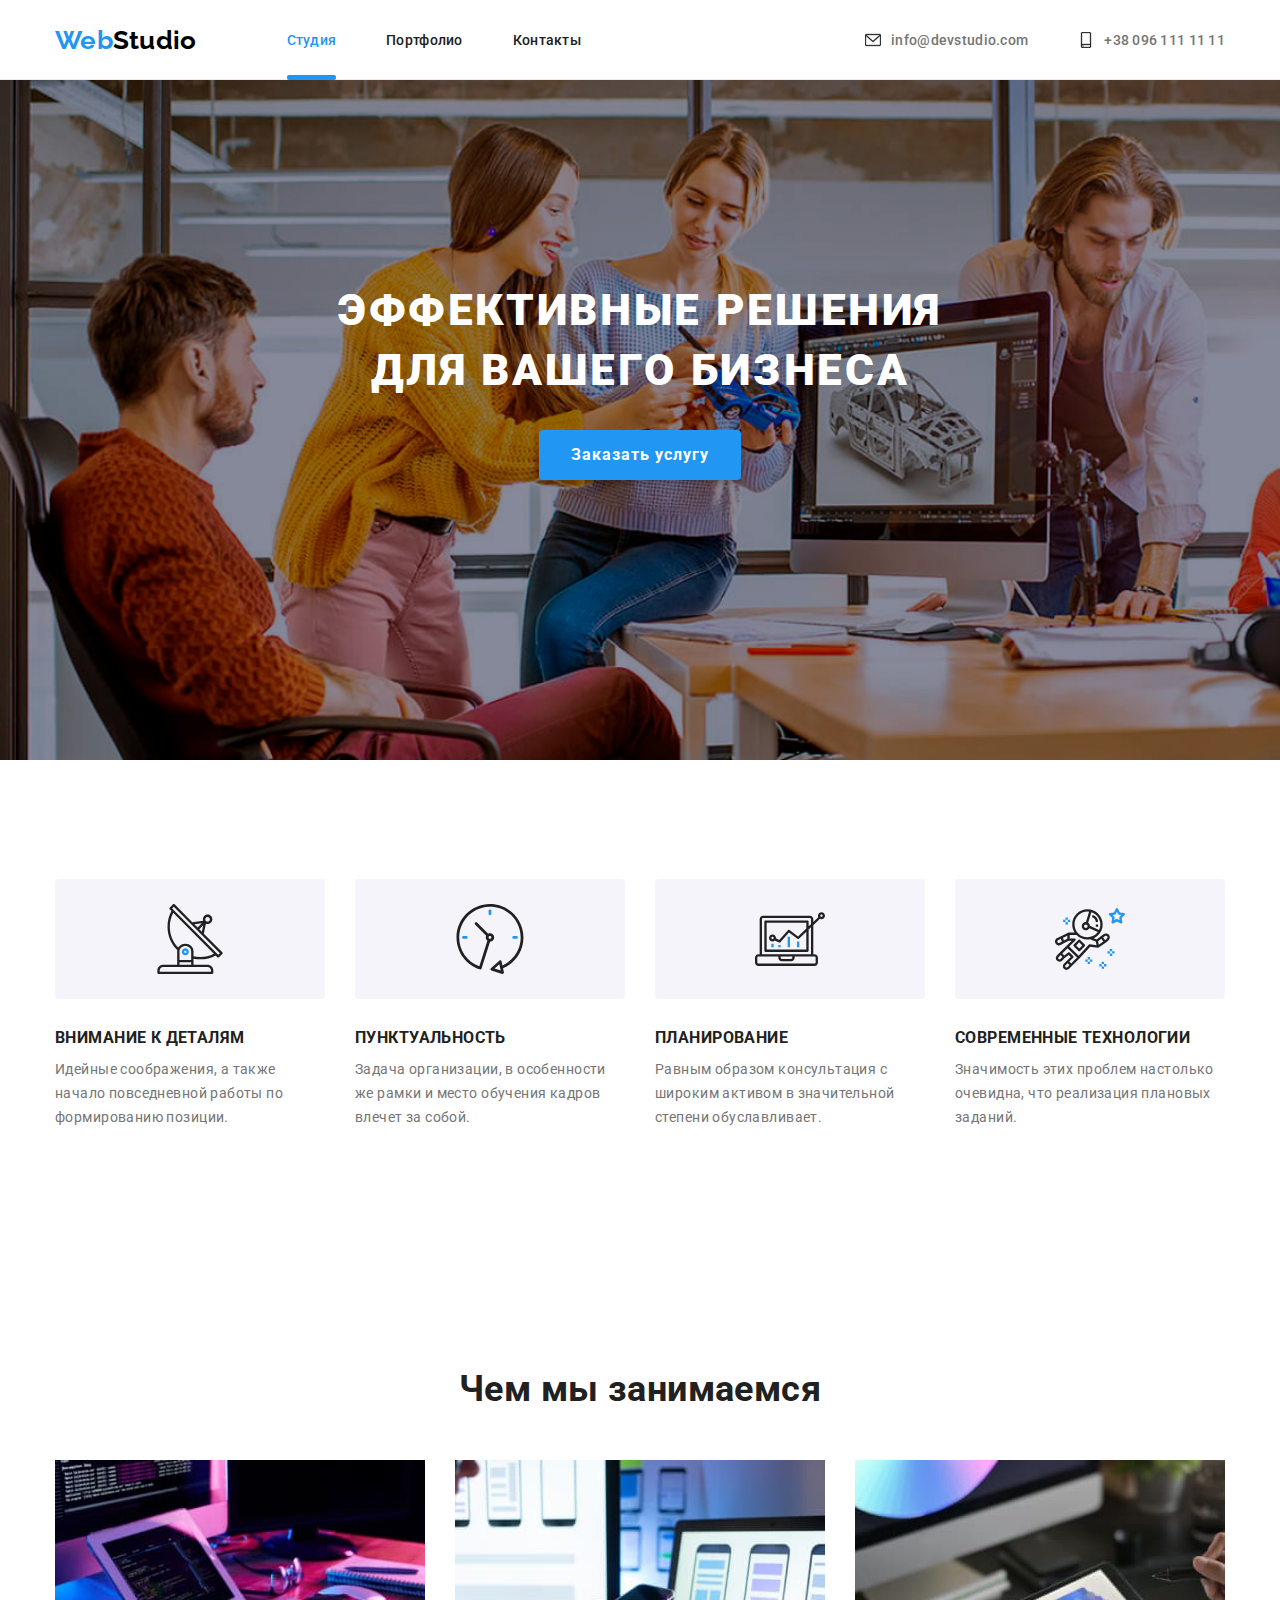
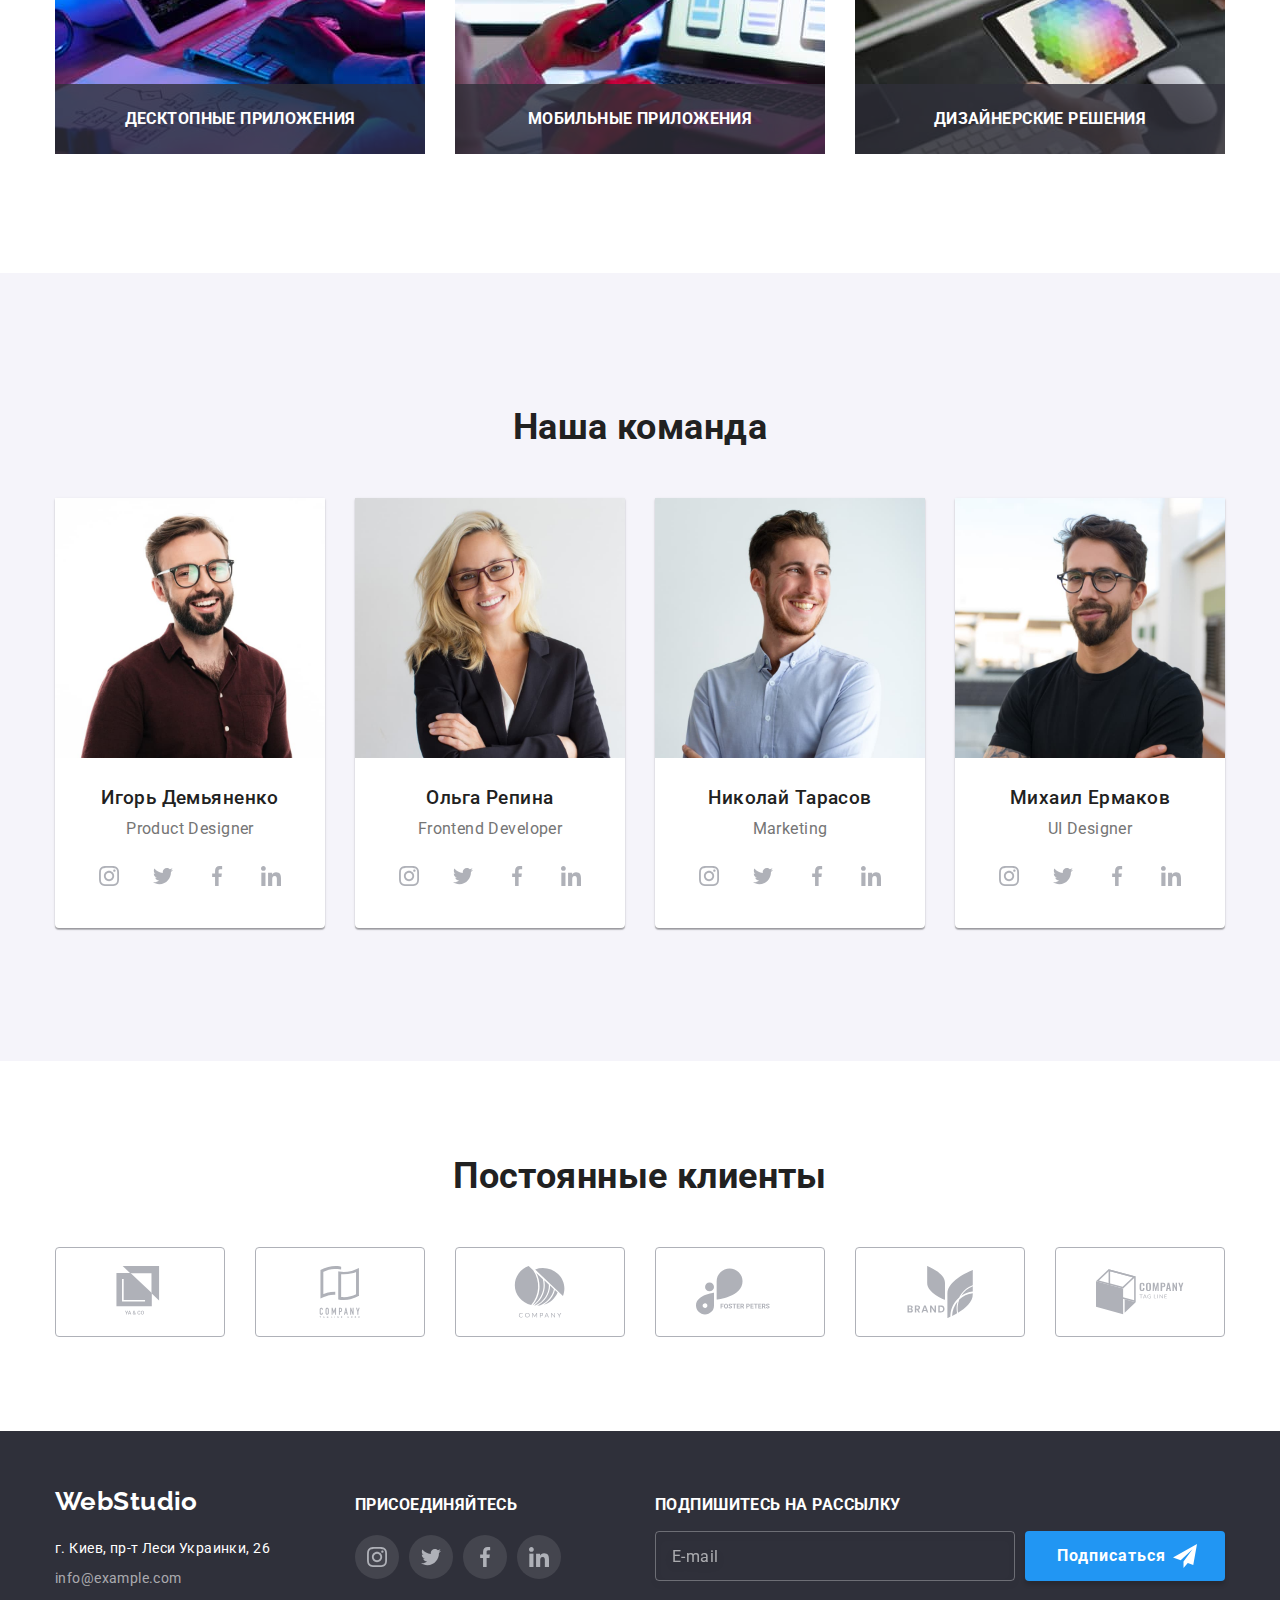
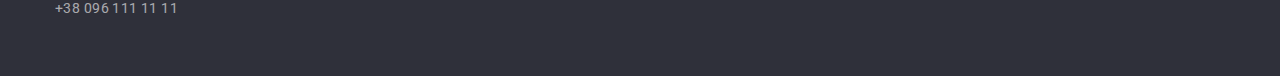
==== commit 11e112d2: "Fixed section "feature"" ====
--- a/index.html
+++ b/index.html
@@ -39,7 +39,7 @@
         </nav>
 
         <ul class="list header header-contacts">
-          <li class="header-contacts-item">
+          <li class="header-contacts__item">
             <a
               class="link header-contacts-link"
               href="mailto:info@devstudio.com"
@@ -50,7 +50,7 @@
               info@devstudio.com</a
             >
           </li>
-          <li class="header-contacts-item">
+          <li class="header-contacts__item">
             <a class="link header-contacts-link" href="tel:+380961111111">
               <svg class="icon">
                 <use href="./images/sprite.svg#icon-phone"></use>
@@ -81,45 +81,53 @@
         <div class="container">
           <h2 class="visually-hidden">Особенности</h2>
           <ul class="list grid">
-            <li class="feature-item grid-item">
-              <svg class="feature-icon">
+            <li class="grid__item feature-item">
+              <svg class="feature-icon feature-pic">
                 <use href="./images/sprite.svg#icon-antenna"></use>
               </svg>
-              <h3 class="feature-title">Внимание к деталям</h3>
-              <p class="feature-view">
-                Идейные соображения, а также начало повседневной работы по
-                формированию позиции.
-              </p>
-            </li>
-            <li class="feature-item grid-item">
-              <svg class="feature-icon">
+              <div class="feature-view">
+                <h3 class="feature-title">Внимание к деталям</h3>
+                <p class="feature-description">
+                  Идейные соображения, а также начало повседневной работы по
+                  формированию позиции.
+                </p>
+              </div>
+            </li>
+            <li class="grid__item feature-item">
+              <svg class="feature-icon feature-pic">
                 <use href="./images/sprite.svg#icon-clock"></use>
               </svg>
-              <h3 class="feature-title">Пунктуальность</h3>
-              <p>
-                Задача организации, в особенности же рамки и место обучения
-                кадров влечет за собой.
-              </p>
-            </li>
-            <li class="feature-item grid-item">
-              <svg class="feature-icon">
+              <div class="feature-view">
+                <h3 class="feature-title">Пунктуальность</h3>
+                <p class="feature-description">
+                  Задача организации, в особенности же рамки и место обучения
+                  кадров влечет за собой.
+                </p>
+              </div>
+            </li>
+            <li class="grid__item feature-item">
+              <svg class="feature-icon feature-pic">
                 <use href="./images/sprite.svg#icon-diagram"></use>
               </svg>
-              <h3 class="feature-title">Планирование</h3>
-              <p>
-                Равным образом консультация с широким активом в значительной
-                степени обуславливает.
-              </p>
-            </li>
-            <li class="feature-item grid-item">
-              <svg class="feature-icon">
+              <div class="feature-view">
+                <h3 class="feature-title">Планирование</h3>
+                <p class="feature-description">
+                  Равным образом консультация с широким активом в значительной
+                  степени обуславливает.
+                </p>
+              </div>
+            </li>
+            <li class="grid__item feature-item">
+              <svg class="feature-icon feature-pic">
                 <use href="./images/sprite.svg#icon-astronaut"></use>
               </svg>
-              <h3 class="feature-title">Современные технологии</h3>
-              <p>
-                Значимость этих проблем настолько очевидна, что реализация
-                плановых заданий.
-              </p>
+              <div class="feature-view">
+                <h3 class="feature-title">Современные технологии</h3>
+                <p class="feature-description">
+                  Значимость этих проблем настолько очевидна, что реализация
+                  плановых заданий.
+                </p>
+              </div>
             </li>
           </ul>
         </div>
@@ -130,7 +138,7 @@
         <div class="container">
           <h2 class="section-title">Чем мы занимаемся</h2>
           <ul class="list grid">
-            <li class="grid-item gallery-item">
+            <li class="grid__item gallery-item">
               <img
                 src="./images/jobs/box_1.jpg"
                 alt="programer_working"
@@ -141,13 +149,13 @@
               </div>
             </li>
 
-            <li class="grid-item gallery-item">
+            <li class="grid__item gallery-item">
               <img src="./images/jobs/box_2.jpg" alt="developer" width="370" />
               <div class="gallery-thumb">
                 <h3 class="gallery-thumb-item">Мобильные приложения</h3>
               </div>
             </li>
-            <li class="grid-item gallery-item">
+            <li class="grid__item gallery-item">
               <img src="./images/jobs/box_3.jpg" alt="web_design" width="370" />
               <div class="gallery-thumb">
                 <h3 class="gallery-thumb-item">Дизайнерские решения</h3>
@@ -162,7 +170,7 @@
         <figure class="container">
           <figcaption><h2 class="section-title">Наша команда</h2></figcaption>
           <ul class="list grid">
-            <li class="team grid-item">
+            <li class="team grid__item">
               <img src="./images/team/img_1.jpg" alt="photo1" width="270" />
               <div class="team-member">
                 <h3 class="team-title">Игорь Демьяненко</h3>
@@ -219,7 +227,7 @@
                 </ul>
               </div>
             </li>
-            <li class="team grid-item">
+            <li class="team grid__item">
               <img src="./images/team/img_2.jpg" alt="photo2" width="270" />
               <div class="team-member">
                 <h3 class="team-title">Ольга Репина</h3>
@@ -276,7 +284,7 @@
                 </ul>
               </div>
             </li>
-            <li class="team grid-item">
+            <li class="team grid__item">
               <img src="./images/team/img_3.jpg" alt="photo3" width="270" />
               <div class="team-member">
                 <h3 class="team-title">Николай Тарасов</h3>
@@ -333,7 +341,7 @@
                 </ul>
               </div>
             </li>
-            <li class="team grid-item">
+            <li class="team grid__item">
               <img src="./images/team/img_4.jpg" alt="photo4" width="270" />
               <div class="team-member">
                 <h3 class="team-title">Михаил Ермаков</h3>
@@ -399,7 +407,7 @@
         <div class="container clients">
           <h2 class="section-title">Постоянные клиенты</h2>
           <ul class="list grid">
-            <li class="clients-item grid-item">
+            <li class="clients-item grid__item">
               <a
                 href=""
                 class="clients-icons-link"
@@ -411,7 +419,7 @@
                 </svg>
               </a>
             </li>
-            <li class="clients-item grid-item">
+            <li class="clients-item grid__item">
               <a
                 href=""
                 class="clients-icons-link"
@@ -423,7 +431,7 @@
                 </svg>
               </a>
             </li>
-            <li class="clients-item grid-item">
+            <li class="clients-item grid__item">
               <a
                 href=""
                 class="clients-icons-link"
@@ -435,7 +443,7 @@
                 </svg>
               </a>
             </li>
-            <li class="clients-item grid-item">
+            <li class="clients-item grid__item">
               <a
                 href=""
                 class="clients-icons-link"
@@ -447,7 +455,7 @@
                 </svg>
               </a>
             </li>
-            <li class="clients-item grid-item">
+            <li class="clients-item grid__item">
               <a
                 href=""
                 class="clients-icons-link"
@@ -459,7 +467,7 @@
                 </svg>
               </a>
             </li>
-            <li class="clients-item grid-item">
+            <li class="clients-item grid__item">
               <a
                 href=""
                 class="clients-icons-link"
@@ -480,7 +488,7 @@
     <footer class="dark-bg">
       <div class="container" id="contacts">
         <ul class="list grid">
-          <li class="grid-item">
+          <li class="grid__item">
             <div class="footer-container-address">
               <a class="link logo" href="/" lang="en"
                 ><span class="logo-part1">Web</span>Studio</a
@@ -511,7 +519,7 @@
               </address>
             </div>
           </li>
-          <li class="grid-item">
+          <li class="grid__item">
             <div class="footer-container-social">
               <h3 class="footer-social-title">присоединяйтесь</h3>
               <div class="footer-social">
@@ -568,7 +576,7 @@
               </div>
             </div>
           </li>
-          <li class="grid-item">
+          <li class="grid__item">
             <div class="footer-container-subscribe">
               <h3 class="footer-subscribe-title">Подпишитесь на рассылку</h3>
               <form class="subscribe-form" for="user_email">
--- a/css/style.css
+++ b/css/style.css
@@ -7,7 +7,7 @@
   --dark-bg-color: #2f303a;
   --light-bg-color: #f5f4fa;
   --bg-color: #e5e5e5;
-  --grid-item: 4;
+  --grid__item: 4;
   --social-icon: #afb1b8;
   --footer-text_color: #ffffff99;
 
@@ -88,8 +88,8 @@
   margin-left: -30px;
   margin-top: -30px;
 }
-.grid-item {
-  flex-basis: calc((100% - 30px * var(--grid-item)) / var(--grid-item));
+.grid__item {
+  flex-basis: calc((100% - 30px * var(--grid__item)) / var(--grid__item));
   margin-left: 30px;
   margin-top: 30px;
 }
@@ -134,13 +134,16 @@
   padding-top: 94px;
   padding-bottom: 94px;
 }
+
+.header,
 .section-title,
-.header,
 .feature-title,
 .team-title,
 .projets-title {
   color: var(--title-color);
 }
+
+/* header */
 .header {
   max-height: 80px;
   font-weight: 500;
@@ -168,6 +171,7 @@
   align-items: center;
   margin-right: auto;
 }
+/* menu */
 .menu {
   display: inline-flex;
 }
@@ -197,7 +201,7 @@
   color: var(--main-text-color);
   display: inline-flex;
 }
-.header-contacts-item:not(:last-child) {
+.header-contacts__item:not(:last-child) {
   margin-right: 50px;
 }
 .header-contacts-link {
@@ -217,6 +221,7 @@
   stroke: currentColor;
 }
 
+/* hero */
 .hero {
   /* min-height: 100vh; */
   max-width: 1600px;
@@ -245,33 +250,39 @@
   color: var(--dark-bg-text-color);
 }
 
+/* feature */
+.feature-pic {
+  padding: 25px 100px;
+}
 .feature-icon {
   width: 70px;
   height: 70px;
-  margin: 25px 100px;
-}
-.feature-item,
+}
+.feature-pic,
 .feature-icon::before {
+  display: block;
   content: "";
-  display: block;
   width: 270px;
   height: 120px;
   background-color: var(--light-bg-color);
   border-radius: 4px;
 }
+.feature-view {
+  margin-top: 30px;
+}
 .feature-title {
-  margin-top: 30px;
   margin-bottom: 10px;
   font-weight: 700;
   line-height: 1.143;
   text-transform: uppercase;
 }
-.feature-view {
+.feature-description {
   margin-bottom: 0;
 }
 
+/* gallery */
 .gallery-item {
-  --grid-item: 3;
+  --grid__item: 3;
   position: relative;
 }
 .gallery-thumb {
@@ -293,8 +304,10 @@
   text-transform: uppercase;
   color: var(--dark-bg-text-color);
 }
+
+/* team */
 .team {
-  --grid-item: 4;
+  --grid__item: 4;
   font-size: 16px;
   line-height: 1.172;
   text-align: center;
@@ -316,6 +329,7 @@
   background-color: var(--light-bg-color);
 }
 
+/* social icons */
 .social-icons {
   display: inline-flex;
 }
@@ -350,12 +364,13 @@
   background-color: var(--accent-color);
 }
 
+/* clients */
 .clients {
   padding-top: 0;
   padding-bottom: 0;
 }
 .clients-item {
-  --grid-item: 6;
+  --grid__item: 6;
 }
 .clients-icons-link {
   display: flex;
@@ -382,10 +397,10 @@
 .clients-icons-link:focus .icon {
   fill: var(--accent-color);
 }
+
 /* footer */
-
 .footer-container-address {
-  --grid-item: 4;
+  --grid__item: 4;
   display: inline-block;
   padding-top: 30px;
   padding-bottom: 30px;
@@ -480,8 +495,9 @@
 }
 
 /* Portfolio */
+/* projects */
 .projects {
-  --grid-item: 3;
+  --grid__item: 3;
   font-size: 16px;
   line-height: 1.875;
 }
@@ -553,6 +569,7 @@
   opacity: 1;
 }
 
+/* filter */
 .filter-content {
   display: flex;
   justify-content: center;
@@ -609,6 +626,33 @@
 .is-hidden .modal {
   transform: translate(100%, 100%) scale(0.2);
 }
+.btn-close {
+  position: absolute;
+  top: 8px;
+  right: 8px;
+  display: flex;
+  justify-content: center;
+  align-items: center;
+  width: 30px;
+  height: 30px;
+  border: 1px solid rgba(0, 0, 0, 0.2);
+  border-radius: 50%;
+  box-sizing: border-box;
+}
+.btn-close .icon {
+  position: absolute;
+  width: 18px;
+  height: 18px;
+  top: 50%;
+  left: 50%;
+  transform: translate(-50%, -50%);
+  fill: var(--logo-text-color);
+}
+.btn-close:hover .icon {
+  fill: var(--accent-color);
+  background-color: transparent;
+}
+
 .modal {
   position: absolute;
   top: 50%;
@@ -622,38 +666,6 @@
   background-color: var(--light-bg-color);
   transition: transform 500ms ease-in-out 300ms;
 }
-/* .close {
-  -webkit-appearance: none;
-  -moz-appearance: none;
-  appearance: none;
-} */
-.btn-close {
-  position: absolute;
-  top: 8px;
-  right: 8px;
-  display: flex;
-  justify-content: center;
-  align-items: center;
-  width: 30px;
-  height: 30px;
-  border: 1px solid rgba(0, 0, 0, 0.2);
-  border-radius: 50%;
-  box-sizing: border-box;
-}
-.btn-close .icon {
-  position: absolute;
-  width: 18px;
-  height: 18px;
-  top: 50%;
-  left: 50%;
-  transform: translate(-50%, -50%);
-  fill: var(--logo-text-color);
-}
-
-.btn-close:hover .icon {
-  fill: var(--accent-color);
-  background-color: transparent;
-}
 
 .modal-title {
   font-weight: 700;
@@ -728,8 +740,8 @@
   resize: none;
   padding-left: 16px;
 }
+
 /* checkbox agreement */
-
 .modal-agreement {
   position: relative;
   display: inline-flex;
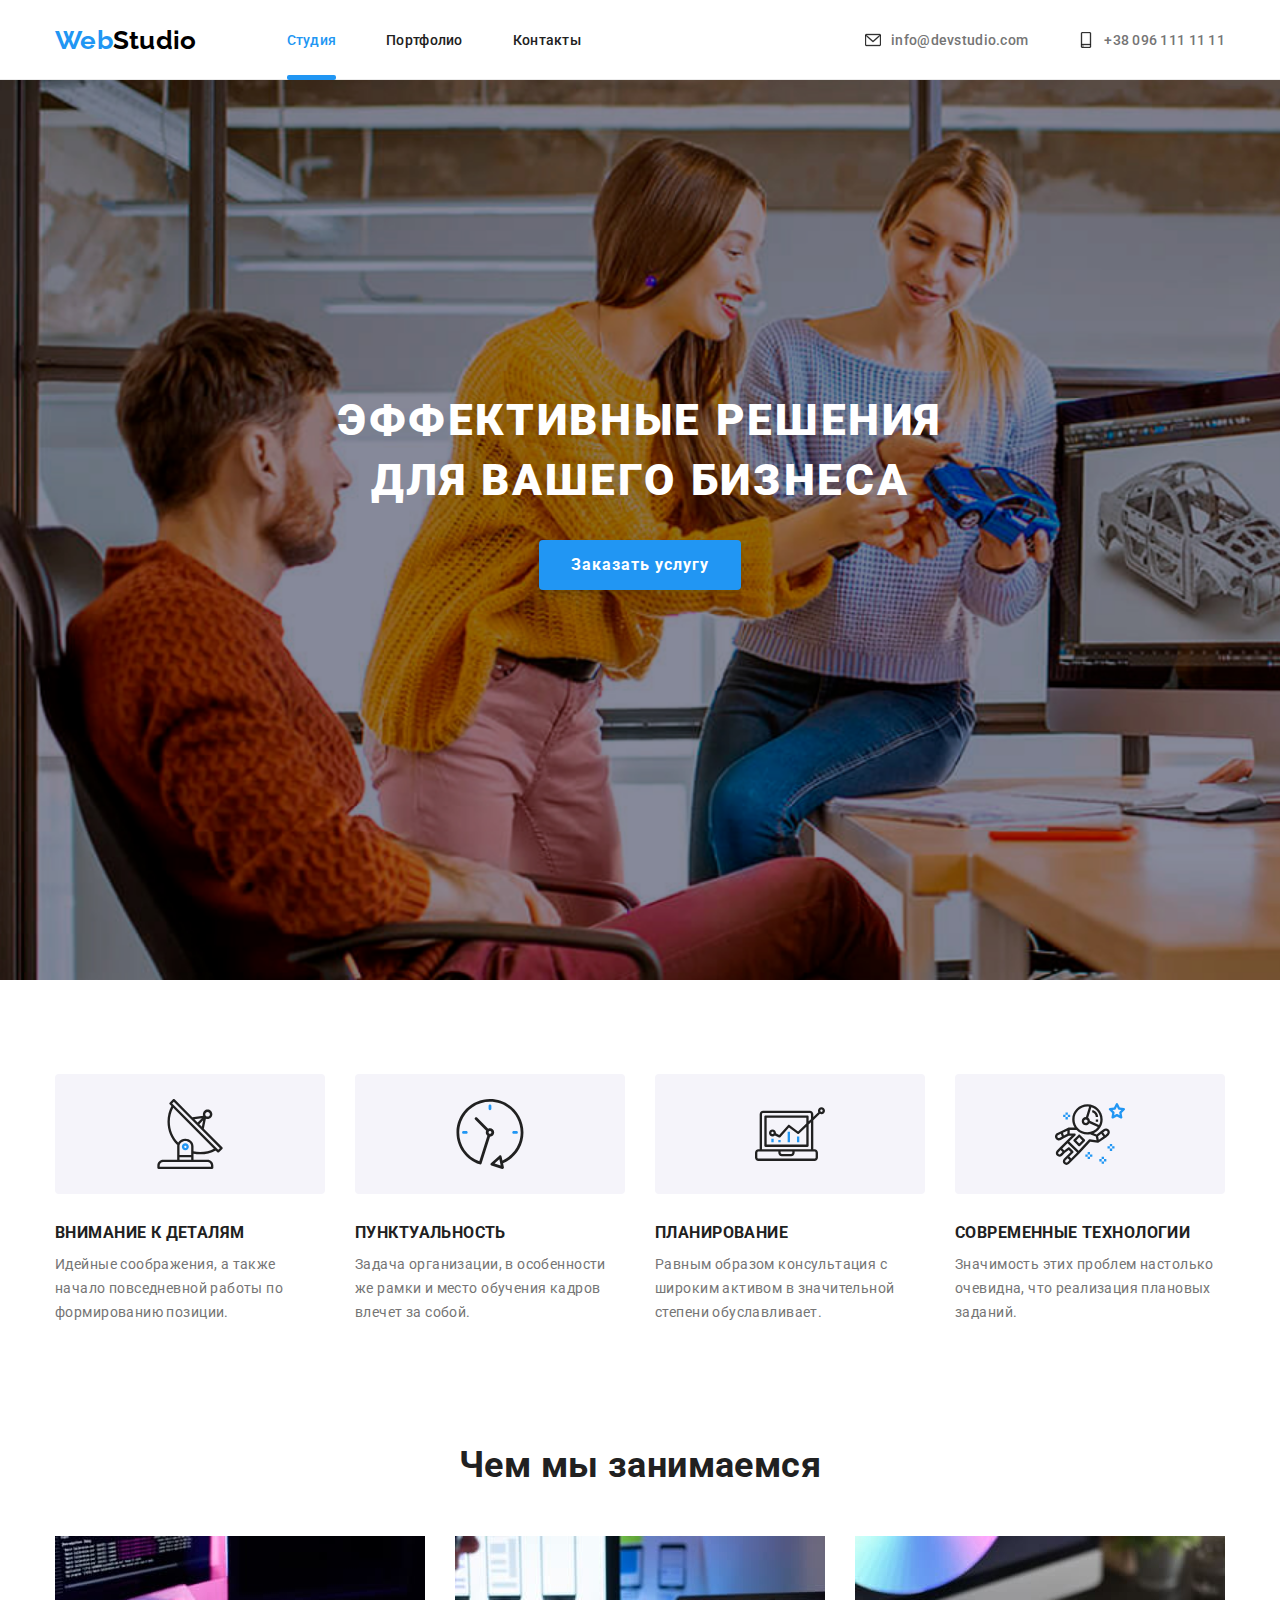
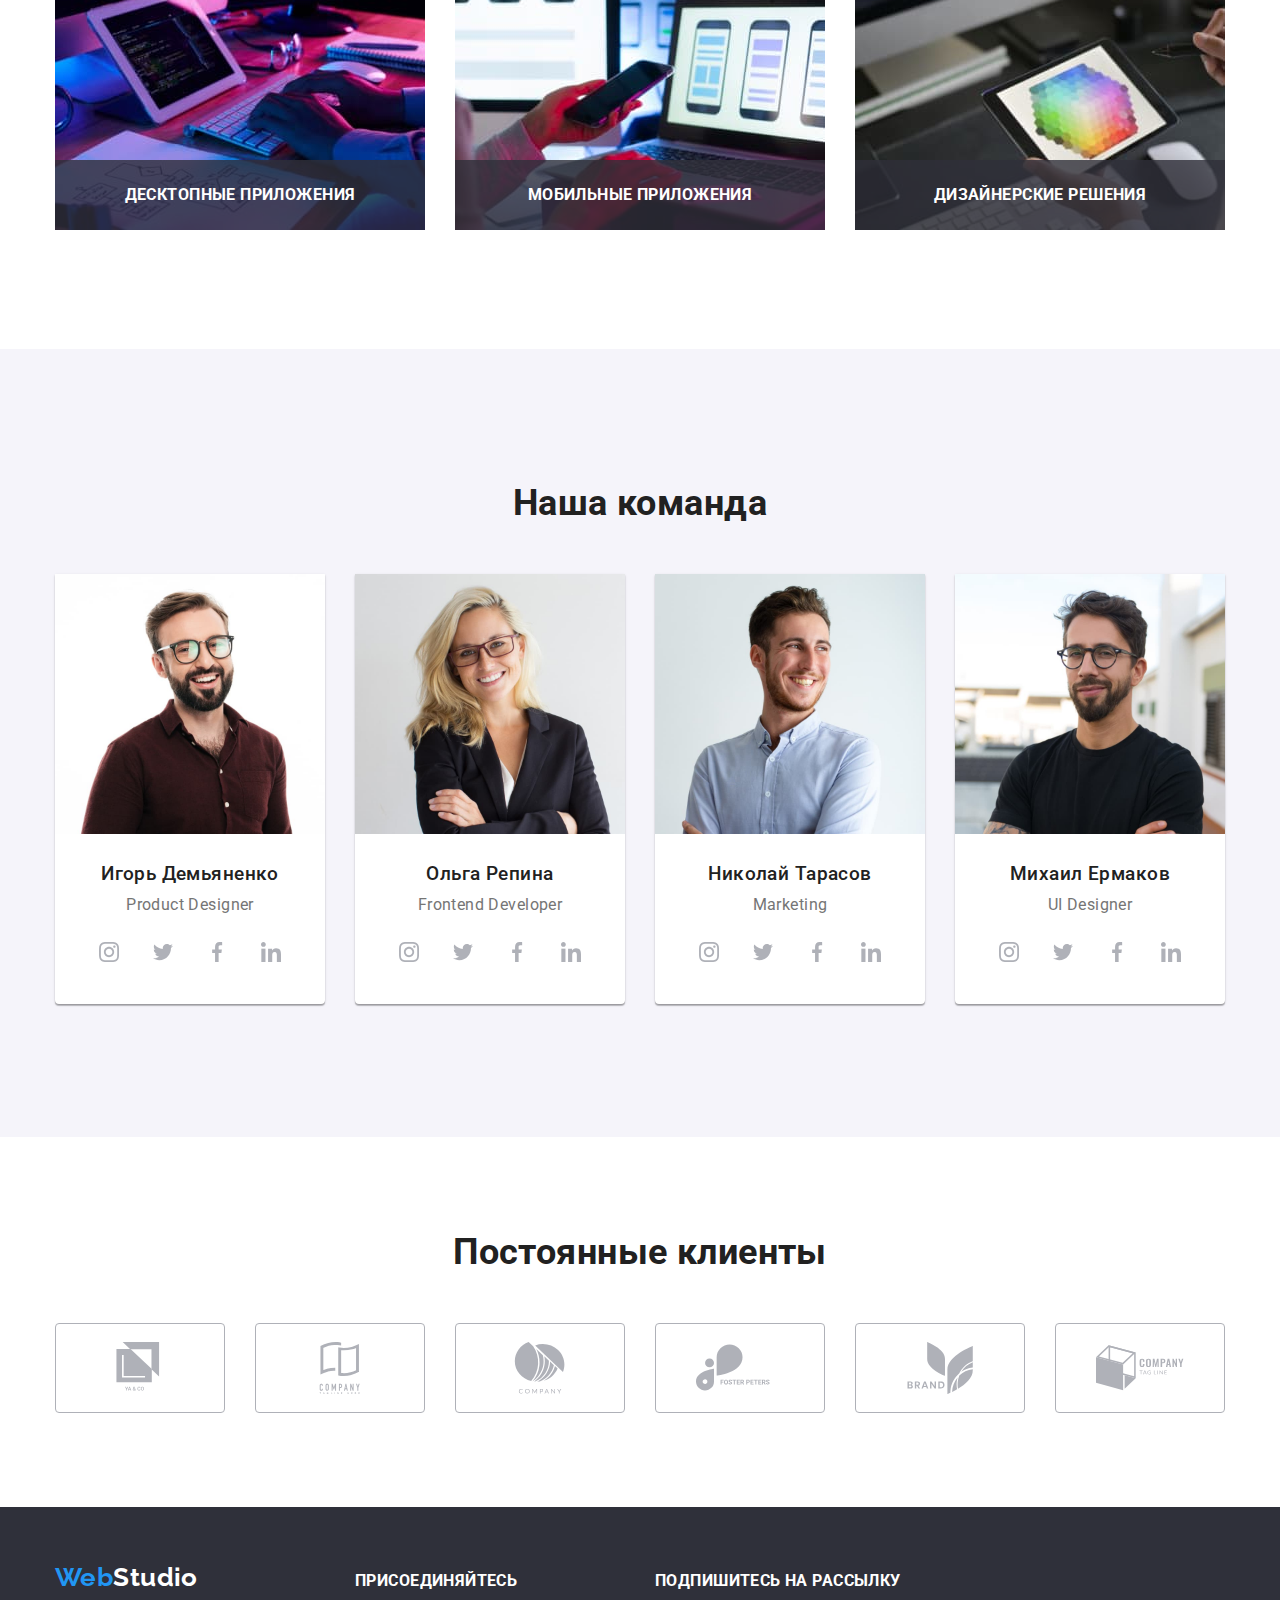
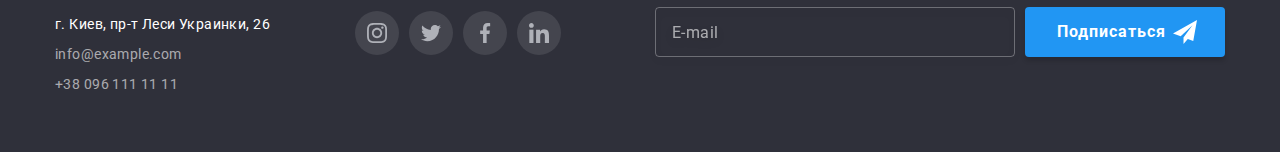
==== commit 846c5af0: "fixed BEM (without header and footer)" ====
--- a/index.html
+++ b/index.html
@@ -41,7 +41,7 @@
         <ul class="list header header-contacts">
           <li class="header-contacts__item">
             <a
-              class="link header-contacts-link"
+              class="link header-contacts__link"
               href="mailto:info@devstudio.com"
             >
               <svg class="icon">
@@ -51,7 +51,7 @@
             >
           </li>
           <li class="header-contacts__item">
-            <a class="link header-contacts-link" href="tel:+380961111111">
+            <a class="link header-contacts__link" href="tel:+380961111111">
               <svg class="icon">
                 <use href="./images/sprite.svg#icon-phone"></use>
               </svg>
@@ -66,9 +66,9 @@
     <main>
       <!--section hero-->
       <section class="hero dark-bg">
-        <div class="container hero-content">
-          <h1 class="page-title">Эффективные решения для вашего бизнеса</h1>
-          <div class="hero-content-button">
+        <div class="container hero__content">
+          <h1 class="hero__title">Эффективные решения для вашего бизнеса</h1>
+          <div class="hero__button">
             <button class="button" type="button" data-modal-open>
               Заказать услугу
             </button>
@@ -77,53 +77,53 @@
       </section>
 
       <!-- section feature -->
-      <section class="section">
-        <div class="container">
+      <section class="section feature">
+        <div class="container feature__content">
           <h2 class="visually-hidden">Особенности</h2>
           <ul class="list grid">
-            <li class="grid__item feature-item">
-              <svg class="feature-icon feature-pic">
+            <li class="grid__item">
+              <svg class="feature__icon feature__item">
                 <use href="./images/sprite.svg#icon-antenna"></use>
               </svg>
-              <div class="feature-view">
-                <h3 class="feature-title">Внимание к деталям</h3>
-                <p class="feature-description">
+              <div class="feature__view">
+                <h3 class="feature__title">Внимание к деталям</h3>
+                <p class="feature__text">
                   Идейные соображения, а также начало повседневной работы по
                   формированию позиции.
                 </p>
               </div>
             </li>
-            <li class="grid__item feature-item">
-              <svg class="feature-icon feature-pic">
+            <li class="grid__item">
+              <svg class="feature__icon feature__item">
                 <use href="./images/sprite.svg#icon-clock"></use>
               </svg>
-              <div class="feature-view">
-                <h3 class="feature-title">Пунктуальность</h3>
-                <p class="feature-description">
+              <div class="feature__view">
+                <h3 class="feature__title">Пунктуальность</h3>
+                <p class="feature__text">
                   Задача организации, в особенности же рамки и место обучения
                   кадров влечет за собой.
                 </p>
               </div>
             </li>
-            <li class="grid__item feature-item">
-              <svg class="feature-icon feature-pic">
+            <li class="grid__item">
+              <svg class="feature__icon feature__item">
                 <use href="./images/sprite.svg#icon-diagram"></use>
               </svg>
-              <div class="feature-view">
-                <h3 class="feature-title">Планирование</h3>
-                <p class="feature-description">
+              <div class="feature__view">
+                <h3 class="feature__title">Планирование</h3>
+                <p class="feature__text">
                   Равным образом консультация с широким активом в значительной
                   степени обуславливает.
                 </p>
               </div>
             </li>
-            <li class="grid__item feature-item">
-              <svg class="feature-icon feature-pic">
+            <li class="grid__item">
+              <svg class="feature__icon feature__item">
                 <use href="./images/sprite.svg#icon-astronaut"></use>
               </svg>
-              <div class="feature-view">
-                <h3 class="feature-title">Современные технологии</h3>
-                <p class="feature-description">
+              <div class="feature__view">
+                <h3 class="feature__title">Современные технологии</h3>
+                <p class="feature__text">
                   Значимость этих проблем настолько очевидна, что реализация
                   плановых заданий.
                 </p>
@@ -134,31 +134,31 @@
       </section>
 
       <!-- section gallery -->
-      <section class="section">
+      <section class="section gallery">
         <div class="container">
-          <h2 class="section-title">Чем мы занимаемся</h2>
-          <ul class="list grid">
-            <li class="grid__item gallery-item">
+          <h2 class="section__title">Чем мы занимаемся</h2>
+          <ul class="list grid gallery">
+            <li class="grid__item gallery__item">
               <img
                 src="./images/jobs/box_1.jpg"
                 alt="programer_working"
                 width="370"
               />
-              <div class="gallery-thumb">
-                <h3 class="gallery-thumb-item">Десктопные приложения</h3>
-              </div>
-            </li>
-
-            <li class="grid__item gallery-item">
+              <div class="gallery__thumb">
+                <h3 class="gallery__view">Десктопные приложения</h3>
+              </div>
+            </li>
+
+            <li class="grid__item gallery__item">
               <img src="./images/jobs/box_2.jpg" alt="developer" width="370" />
-              <div class="gallery-thumb">
-                <h3 class="gallery-thumb-item">Мобильные приложения</h3>
-              </div>
-            </li>
-            <li class="grid__item gallery-item">
+              <div class="gallery__thumb">
+                <h3 class="gallery__view">Мобильные приложения</h3>
+              </div>
+            </li>
+            <li class="grid__item gallery__item">
               <img src="./images/jobs/box_3.jpg" alt="web_design" width="370" />
-              <div class="gallery-thumb">
-                <h3 class="gallery-thumb-item">Дизайнерские решения</h3>
+              <div class="gallery__thumb">
+                <h3 class="gallery__view">Дизайнерские решения</h3>
               </div>
             </li>
           </ul>
@@ -166,20 +166,20 @@
       </section>
 
       <!-- section team -->
-      <section class="section team-bg-color">
+      <section class="section team--bg-color">
         <figure class="container">
-          <figcaption><h2 class="section-title">Наша команда</h2></figcaption>
+          <figcaption><h2 class="section__title">Наша команда</h2></figcaption>
           <ul class="list grid">
             <li class="team grid__item">
               <img src="./images/team/img_1.jpg" alt="photo1" width="270" />
-              <div class="team-member">
-                <h3 class="team-title">Игорь Демьяненко</h3>
+              <div class="team__member">
+                <h3 class="team__title">Игорь Демьяненко</h3>
                 <p lang="en">Product Designer</p>
                 <ul class="list social-icons">
-                  <li class="social-icons-item">
-                    <a
-                      href=""
-                      class="social-icons-link"
+                  <li class="social-icons__item">
+                    <a
+                      href=""
+                      class="social-icons__link"
                       target="_blank"
                       rel="noopener noreferrer"
                     >
@@ -188,10 +188,10 @@
                       </svg>
                     </a>
                   </li>
-                  <li class="social-icons-item">
-                    <a
-                      href=""
-                      class="social-icons-link"
+                  <li class="social-icons__item">
+                    <a
+                      href=""
+                      class="social-icons__link"
                       target="_blank"
                       rel="noopener noreferrer"
                     >
@@ -200,10 +200,10 @@
                       </svg>
                     </a>
                   </li>
-                  <li class="social-icons-item">
-                    <a
-                      href=""
-                      class="social-icons-link"
+                  <li class="social-icons__item">
+                    <a
+                      href=""
+                      class="social-icons__link"
                       target="_blank"
                       rel="noopener noreferrer"
                     >
@@ -212,10 +212,10 @@
                       </svg>
                     </a>
                   </li>
-                  <li class="social-icons-item">
-                    <a
-                      href=""
-                      class="social-icons-link"
+                  <li class="social-icons__item">
+                    <a
+                      href=""
+                      class="social-icons__link"
                       target="_blank"
                       rel="noopener noreferrer"
                     >
@@ -229,14 +229,14 @@
             </li>
             <li class="team grid__item">
               <img src="./images/team/img_2.jpg" alt="photo2" width="270" />
-              <div class="team-member">
-                <h3 class="team-title">Ольга Репина</h3>
+              <div class="team__member">
+                <h3 class="team__title">Ольга Репина</h3>
                 <p lang="en">Frontend Developer</p>
                 <ul class="list social-icons">
-                  <li class="social-icons-item">
-                    <a
-                      href=""
-                      class="social-icons-link"
+                  <li class="social-icons__item">
+                    <a
+                      href=""
+                      class="social-icons__link"
                       target="_blank"
                       rel="noopener noreferrer"
                     >
@@ -245,10 +245,10 @@
                       </svg>
                     </a>
                   </li>
-                  <li class="social-icons-item">
-                    <a
-                      href=""
-                      class="social-icons-link"
+                  <li class="social-icons__item">
+                    <a
+                      href=""
+                      class="social-icons__link"
                       target="_blank"
                       rel="noopener noreferrer"
                     >
@@ -257,10 +257,10 @@
                       </svg>
                     </a>
                   </li>
-                  <li class="social-icons-item">
-                    <a
-                      href=""
-                      class="social-icons-link"
+                  <li class="social-icons__item">
+                    <a
+                      href=""
+                      class="social-icons__link"
                       target="_blank"
                       rel="noopener noreferrer"
                     >
@@ -269,10 +269,10 @@
                       </svg>
                     </a>
                   </li>
-                  <li class="social-icons-item">
-                    <a
-                      href=""
-                      class="social-icons-link"
+                  <li class="social-icons__item">
+                    <a
+                      href=""
+                      class="social-icons__link"
                       target="_blank"
                       rel="noopener noreferrer"
                     >
@@ -286,14 +286,14 @@
             </li>
             <li class="team grid__item">
               <img src="./images/team/img_3.jpg" alt="photo3" width="270" />
-              <div class="team-member">
-                <h3 class="team-title">Николай Тарасов</h3>
+              <div class="team__member">
+                <h3 class="team__title">Николай Тарасов</h3>
                 <p lang="en">Marketing</p>
                 <ul class="list social-icons">
-                  <li class="social-icons-item">
-                    <a
-                      href=""
-                      class="social-icons-link"
+                  <li class="social-icons__item">
+                    <a
+                      href=""
+                      class="social-icons__link"
                       target="_blank"
                       rel="noopener noreferrer"
                     >
@@ -302,10 +302,10 @@
                       </svg>
                     </a>
                   </li>
-                  <li class="social-icons-item">
-                    <a
-                      href=""
-                      class="social-icons-link"
+                  <li class="social-icons__item">
+                    <a
+                      href=""
+                      class="social-icons__link"
                       target="_blank"
                       rel="noopener noreferrer"
                     >
@@ -314,10 +314,10 @@
                       </svg>
                     </a>
                   </li>
-                  <li class="social-icons-item">
-                    <a
-                      href=""
-                      class="social-icons-link"
+                  <li class="social-icons__item">
+                    <a
+                      href=""
+                      class="social-icons__link"
                       target="_blank"
                       rel="noopener noreferrer"
                     >
@@ -326,10 +326,10 @@
                       </svg>
                     </a>
                   </li>
-                  <li class="social-icons-item">
-                    <a
-                      href=""
-                      class="social-icons-link"
+                  <li class="social-icons__item">
+                    <a
+                      href=""
+                      class="social-icons__link"
                       target="_blank"
                       rel="noopener noreferrer"
                     >
@@ -343,14 +343,14 @@
             </li>
             <li class="team grid__item">
               <img src="./images/team/img_4.jpg" alt="photo4" width="270" />
-              <div class="team-member">
-                <h3 class="team-title">Михаил Ермаков</h3>
+              <div class="team__member">
+                <h3 class="team__title">Михаил Ермаков</h3>
                 <p lang="en">UI Designer</p>
                 <ul class="list social-icons">
-                  <li class="social-icons-item">
-                    <a
-                      href=""
-                      class="social-icons-link"
+                  <li class="social-icons__item">
+                    <a
+                      href=""
+                      class="social-icons__link"
                       target="_blank"
                       rel="noopener noreferrer"
                     >
@@ -359,10 +359,10 @@
                       </svg>
                     </a>
                   </li>
-                  <li class="social-icons-item">
-                    <a
-                      href=""
-                      class="social-icons-link"
+                  <li class="social-icons__item">
+                    <a
+                      href=""
+                      class="social-icons__link"
                       target="_blank"
                       rel="noopener noreferrer"
                     >
@@ -371,10 +371,10 @@
                       </svg>
                     </a>
                   </li>
-                  <li class="social-icons-item">
-                    <a
-                      href=""
-                      class="social-icons-link"
+                  <li class="social-icons__item">
+                    <a
+                      href=""
+                      class="social-icons__link"
                       target="_blank"
                       rel="noopener noreferrer"
                     >
@@ -383,10 +383,10 @@
                       </svg>
                     </a>
                   </li>
-                  <li class="social-icons-item">
-                    <a
-                      href=""
-                      class="social-icons-link"
+                  <li class="social-icons__item">
+                    <a
+                      href=""
+                      class="social-icons__link"
                       target="_blank"
                       rel="noopener noreferrer"
                     >
@@ -405,12 +405,12 @@
       <!-- section clients -->
       <section class="section">
         <div class="container clients">
-          <h2 class="section-title">Постоянные клиенты</h2>
+          <h2 class="section__title">Постоянные клиенты</h2>
           <ul class="list grid">
-            <li class="clients-item grid__item">
+            <li class="clients__item grid__item">
               <a
                 href=""
-                class="clients-icons-link"
+                class="clients__view"
                 target="_blank"
                 rel="noopener noreferrer"
               >
@@ -419,10 +419,10 @@
                 </svg>
               </a>
             </li>
-            <li class="clients-item grid__item">
+            <li class="clients__item grid__item">
               <a
                 href=""
-                class="clients-icons-link"
+                class="clients__view"
                 target="_blank"
                 rel="noopener noreferrer"
               >
@@ -431,10 +431,10 @@
                 </svg>
               </a>
             </li>
-            <li class="clients-item grid__item">
+            <li class="clients__item grid__item">
               <a
                 href=""
-                class="clients-icons-link"
+                class="clients__view"
                 target="_blank"
                 rel="noopener noreferrer"
               >
@@ -443,10 +443,10 @@
                 </svg>
               </a>
             </li>
-            <li class="clients-item grid__item">
+            <li class="clients__item grid__item">
               <a
                 href=""
-                class="clients-icons-link"
+                class="clients__view"
                 target="_blank"
                 rel="noopener noreferrer"
               >
@@ -455,10 +455,10 @@
                 </svg>
               </a>
             </li>
-            <li class="clients-item grid__item">
+            <li class="clients__item grid__item">
               <a
                 href=""
-                class="clients-icons-link"
+                class="clients__view"
                 target="_blank"
                 rel="noopener noreferrer"
               >
@@ -467,10 +467,10 @@
                 </svg>
               </a>
             </li>
-            <li class="clients-item grid__item">
+            <li class="clients__item grid__item">
               <a
                 href=""
-                class="clients-icons-link"
+                class="clients__view"
                 target="_blank"
                 rel="noopener noreferrer"
               >
@@ -487,116 +487,116 @@
     <!-- footer-->
     <footer class="dark-bg">
       <div class="container" id="contacts">
-        <ul class="list grid">
-          <li class="grid__item">
-            <div class="footer-container-address">
-              <a class="link logo" href="/" lang="en"
-                ><span class="logo-part1">Web</span>Studio</a
-              >
-              <address class="footer-address">
-                <ul class="list">
-                  <li class="footer-contacts-item">
-                    <a
-                      class="link"
-                      href="https://goo.gl/maps/h1MNrULQTxqJ9o7u8"
-                      target="_blank"
-                      rel="noopener noreferrer nofollow"
-                    >
-                      г. Киев, пр-т Леси Украинки, 26
-                    </a>
-                  </li>
-                  <li class="footer-contacts-item footer-contacts">
-                    <a class="link" href="mailto:info@example.com">
-                      info@example.com
-                    </a>
-                  </li>
-                  <li class="footer-contacts-item footer-contacts">
-                    <a class="link" href="tel:+380961111111">
-                      +38 096 111 11 11
-                    </a>
-                  </li>
-                </ul>
-              </address>
+        <ul class="list grid footer">
+          <li class="grid__item footer__address">
+            <!-- <div class="footer__address"> -->
+            <a class="link logo" href="/" lang="en"
+              ><span class="logo--part1">Web</span>Studio</a
+            >
+            <address class="footer-address">
+              <ul class="list">
+                <li class="footer-contacts-item">
+                  <a
+                    class="link"
+                    href="https://goo.gl/maps/h1MNrULQTxqJ9o7u8"
+                    target="_blank"
+                    rel="noopener noreferrer nofollow"
+                  >
+                    г. Киев, пр-т Леси Украинки, 26
+                  </a>
+                </li>
+                <li class="footer-contacts-item footer-contacts">
+                  <a class="link" href="mailto:info@example.com">
+                    info@example.com
+                  </a>
+                </li>
+                <li class="footer-contacts-item footer-contacts">
+                  <a class="link" href="tel:+380961111111">
+                    +38 096 111 11 11
+                  </a>
+                </li>
+              </ul>
+            </address>
+            <!-- </div> -->
+          </li>
+          <li class="grid__item footer__social">
+            <!-- <div class="footer__social"> -->
+            <h3 class="footer-social-title">присоединяйтесь</h3>
+            <div class="footer-social">
+              <ul class="list social-icons">
+                <li class="social-icons__item">
+                  <a
+                    href=""
+                    class="social-icons__link"
+                    target="_blank"
+                    rel="noopener noreferrer"
+                  >
+                    <svg class="icon">
+                      <use href="./images/sprite.svg#icon-instagram"></use>
+                    </svg>
+                  </a>
+                </li>
+                <li class="social-icons__item">
+                  <a
+                    href=""
+                    class="social-icons__link"
+                    target="_blank"
+                    rel="noopener noreferrer"
+                  >
+                    <svg class="icon">
+                      <use href="./images/sprite.svg#icon-twitter"></use>
+                    </svg>
+                  </a>
+                </li>
+                <li class="social-icons__item">
+                  <a
+                    href=""
+                    class="social-icons__link"
+                    target="_blank"
+                    rel="noopener noreferrer"
+                  >
+                    <svg class="icon">
+                      <use href="./images/sprite.svg#icon-facebook"></use>
+                    </svg>
+                  </a>
+                </li>
+                <li class="social-icons__item">
+                  <a
+                    href=""
+                    class="social-icons__link"
+                    target="_blank"
+                    rel="noopener noreferrer"
+                  >
+                    <svg class="icon">
+                      <use href="./images/sprite.svg#icon-linkedin"></use>
+                    </svg>
+                  </a>
+                </li>
+              </ul>
             </div>
+            <!-- </div> -->
           </li>
-          <li class="grid__item">
-            <div class="footer-container-social">
-              <h3 class="footer-social-title">присоединяйтесь</h3>
-              <div class="footer-social">
-                <ul class="list social-icons">
-                  <li class="social-icons-item">
-                    <a
-                      href=""
-                      class="social-icons-link"
-                      target="_blank"
-                      rel="noopener noreferrer"
-                    >
-                      <svg class="icon">
-                        <use href="./images/sprite.svg#icon-instagram"></use>
-                      </svg>
-                    </a>
-                  </li>
-                  <li class="social-icons-item">
-                    <a
-                      href=""
-                      class="social-icons-link"
-                      target="_blank"
-                      rel="noopener noreferrer"
-                    >
-                      <svg class="icon">
-                        <use href="./images/sprite.svg#icon-twitter"></use>
-                      </svg>
-                    </a>
-                  </li>
-                  <li class="social-icons-item">
-                    <a
-                      href=""
-                      class="social-icons-link"
-                      target="_blank"
-                      rel="noopener noreferrer"
-                    >
-                      <svg class="icon">
-                        <use href="./images/sprite.svg#icon-facebook"></use>
-                      </svg>
-                    </a>
-                  </li>
-                  <li class="social-icons-item">
-                    <a
-                      href=""
-                      class="social-icons-link"
-                      target="_blank"
-                      rel="noopener noreferrer"
-                    >
-                      <svg class="icon">
-                        <use href="./images/sprite.svg#icon-linkedin"></use>
-                      </svg>
-                    </a>
-                  </li>
-                </ul>
-              </div>
-            </div>
-          </li>
-          <li class="grid__item">
-            <div class="footer-container-subscribe">
-              <h3 class="footer-subscribe-title">Подпишитесь на рассылку</h3>
-              <form class="subscribe-form" for="user_email">
-                <input
-                  class="subscribe-form-email"
-                  type="email"
-                  name="email"
-                  id="user_email"
-                  placeholder="E-mail"
-                />
-                <label for="user_email" class="footer-button-submit">
-                  <button class="footer-button-text button" type="submit">
-                    Подписаться
-                  </button>
-                  <svg class="icon">
-                    <use href="./images/sprite.svg#icon-send"></use>
-                  </svg>
-                </label>
-              </form>
-            </div>
+          <li class="grid__item footer__subscribe">
+            <!-- <div class="footer__subscribe"> -->
+            <h3 class="footer-form__title">Подпишитесь на рассылку</h3>
+            <form class="footer-form" for="user_email">
+              <input
+                class="footer-form__email"
+                type="email"
+                name="email"
+                id="user_email"
+                placeholder="E-mail"
+              />
+              <label for="user_email" class="footer-button">
+                <button class="footer-button__text button" type="submit">
+                  Подписаться
+                </button>
+                <svg class="icon">
+                  <use href="./images/sprite.svg#icon-send"></use>
+                </svg>
+              </label>
+            </form>
+            <!-- </div> -->
           </li>
         </ul>
       </div>
@@ -605,63 +605,63 @@
     <!-- modal window -->
     <div class="backdrop is-hidden" data-modal>
       <div class="modal">
-        <label class="btn-close">
+        <label class="modal__close">
           <button class="close" data-modal-close></button>
           <svg class="icon">
             <use href="./images/sprite.svg#icon-form-close"></use>
           </svg>
         </label>
-        <p class="modal-title">Оставьте свои данные, мы вам перезвоним</p>
+        <p class="modal__title">Оставьте свои данные, мы вам перезвоним</p>
         <form class="modal-form">
-          <div class="modal-field">
-            <div class="modal-form-field">
+          <div class="modal-form__field">
+            <div class="modal-form__item">
               <svg class="icon">
                 <use href="./images/sprite.svg#icon-form-person"></use>
               </svg>
               <input
-                class="modal-form-input"
+                class="modal-form__input"
                 type="text"
                 name="name"
                 id="user_name"
                 pattern="[A-Za-zА-Яа-яЁё\s]+$"
               />
             </div>
-            <label for="user_name" class="modal-form-label">Имя</label>
+            <label for="user_name" class="modal-form__label">Имя</label>
           </div>
-          <div class="modal-field">
-            <div class="modal-form-field">
+          <div class="modal-form__field">
+            <div class="modal-form__item">
               <svg class="icon">
                 <use href="./images/sprite.svg#icon-form-phone"></use>
               </svg>
               <input
-                class="modal-form-input"
+                class="modal-form__input"
                 type="tel"
                 name="phone"
                 id="user_phone"
                 pattern="[0-9]{5,10}"
               />
             </div>
-            <label for="user_phone" class="modal-form-label">Телефон</label>
+            <label for="user_phone" class="modal-form__label">Телефон</label>
           </div>
-          <div class="modal-field">
-            <div class="modal-form-field">
+          <div class="modal-form__field">
+            <div class="modal-form__item">
               <svg class="icon">
                 <use href="./images/sprite.svg#icon-form-mail"></use>
               </svg>
               <input
-                class="modal-form-input"
+                class="modal-form__input"
                 type="email"
                 name="email"
                 id="user_mail"
                 pattern=""
               />
             </div>
-            <label for="user_mail" class="modal-form-label">Почта</label>
+            <label for="user_mail" class="modal-form__label">Почта</label>
           </div>
-          <div class="modal-field">
-            <div class="modal-form-field">
+          <div class="modal-form__field">
+            <div class="modal-form__item">
               <textarea
-                class="modal-form-input modal-form-comments"
+                class="modal-form__input modal-form__text"
                 name="comments"
                 id="user_comments"
                 cols="30"
@@ -669,24 +669,26 @@
                 placeholder="Введите текст"
               ></textarea>
             </div>
-            <label for="user_comments" class="modal-form-label"
+            <label for="user_comments" class="modal-form__label"
               >Комментарий</label
             >
           </div>
-          <div class="modal-agreement">
-            <label for="user_agreement" class="modal-check-label">
+          <div class="modal-check">
+            <label for="user_agreement" class="modal-check__label">
               <input
-                class="modal-check-input"
+                class="modal-check__input"
                 type="checkbox"
                 name="agreement"
                 id="user_agreement"
                 value="Соглашаюсь с рассылкой и принимаю Условия договора"
               />
               Соглашаюсь с рассылкой и принимаю
-              <span class="modal-check-icon"></span>
+              <span class="modal-check__icon"></span>
             </label>
-            <a class="terms">Условия договора</a>
-            <button class="modal-button button" type="submit">Отправить</button>
+            <a class="modal-check__terms">Условия договора</a>
+            <button class="modal__button button" type="submit">
+              Отправить
+            </button>
           </div>
         </form>
       </div>
--- a/css/style.css
+++ b/css/style.css
@@ -114,7 +114,128 @@
   transition: var(--animation);
 }
 
-.page-title {
+.section {
+  padding-top: 94px;
+  padding-bottom: 94px;
+}
+.section__title {
+  font-weight: 700;
+  font-size: 36px;
+  line-height: 1.167;
+  text-align: center;
+  margin-bottom: 50px;
+}
+
+.header,
+.section__title,
+.feature__title,
+.team__title,
+.projets-title {
+  color: var(--title-color);
+}
+.dark-bg {
+  background-color: var(--dark-bg-color);
+  color: var(--dark-bg-text-color);
+}
+
+/* header */
+.header {
+  max-height: 80px;
+  font-weight: 500;
+  line-height: 1.143;
+  letter-spacing: 0.02em;
+}
+.header--line {
+  border-bottom: 1px solid #ececec;
+}
+.logo {
+  font-family: "Raleway", sans-serif;
+  font-weight: 700;
+  font-size: 26px;
+  line-height: 1.192;
+  display: flex;
+}
+.logo--part2 {
+  color: var(--logo-text-color);
+}
+.header--logo {
+  margin-right: 90px;
+}
+.navigation {
+  display: flex;
+  align-items: center;
+  margin-right: auto;
+}
+/* menu */
+.menu {
+  display: inline-flex;
+}
+.menu__item:not(:last-child) {
+  margin-right: 50px;
+}
+.menu__link {
+  position: relative;
+}
+.current::after {
+  content: "";
+  position: absolute;
+  bottom: -32px;
+  left: 0;
+  width: 100%;
+  height: 5px;
+  background-color: var(--accent-color);
+  border-radius: 2px;
+}
+
+.header .container {
+  display: flex;
+  align-items: center;
+  justify-content: flex-end;
+}
+.header-contacts {
+  color: var(--main-text-color);
+  display: inline-flex;
+}
+.header-contacts__item:not(:last-child) {
+  margin-right: 50px;
+}
+.header-contacts__link {
+  display: flex;
+  align-items: center;
+}
+.header-contacts__link .icon {
+  width: 16px;
+  height: 16px;
+  margin-right: 10px;
+  stroke: currentColor;
+  transition: fill var(--animation);
+}
+.header-contacts__link:hover .icon,
+.header-contacts__link:focus .icon {
+  fill: var(--accent-color);
+  stroke: currentColor;
+}
+
+/* hero */
+.hero {
+  min-height: 100vh;
+  max-width: 1600px;
+  display: flex;
+  align-items: center;
+  justify-content: center;
+  background: rgba(47, 48, 58, 0.4);
+  background-image: url(../images/hero/bg.png);
+  background-repeat: no-repeat;
+  background-size: cover;
+}
+.hero__content {
+  max-width: 700px;
+  /* margin-top: 200px;
+  margin-bottom: 200px; */
+  padding-top: 200px;
+  padding-bottom: 280px;
+}
+.hero__title {
   font-weight: 900;
   font-size: 44px;
   line-height: 1.364;
@@ -123,143 +244,29 @@
   text-transform: uppercase;
   margin-bottom: 30px;
 }
-.section-title {
-  font-weight: 700;
-  font-size: 36px;
-  line-height: 1.167;
-  text-align: center;
-  margin-bottom: 50px;
-}
-.section {
-  padding-top: 94px;
-  padding-bottom: 94px;
-}
-
-.header,
-.section-title,
-.feature-title,
-.team-title,
-.projets-title {
-  color: var(--title-color);
-}
-
-/* header */
-.header {
-  max-height: 80px;
-  font-weight: 500;
-  line-height: 1.143;
-  letter-spacing: 0.02em;
-}
-.header--line {
-  border-bottom: 1px solid #ececec;
-}
-.logo {
-  font-family: "Raleway", sans-serif;
-  font-weight: 700;
-  font-size: 26px;
-  line-height: 1.192;
-  display: flex;
-}
-.logo--part2 {
-  color: var(--logo-text-color);
-}
-.header--logo {
-  margin-right: 90px;
-}
-.navigation {
-  display: flex;
-  align-items: center;
-  margin-right: auto;
-}
-/* menu */
-.menu {
-  display: inline-flex;
-}
-.menu__link {
-  position: relative;
-}
-.current::after {
-  content: "";
-  position: absolute;
-  bottom: -32px;
-  left: 0;
-  width: 100%;
-  height: 5px;
-  background-color: var(--accent-color);
-  border-radius: 2px;
-}
-
-.menu__item:not(:last-child) {
-  margin-right: 50px;
-}
-.header .container {
-  display: flex;
-  align-items: center;
-  justify-content: flex-end;
-}
-.header-contacts {
-  color: var(--main-text-color);
-  display: inline-flex;
-}
-.header-contacts__item:not(:last-child) {
-  margin-right: 50px;
-}
-.header-contacts-link {
-  display: flex;
-  align-items: center;
-}
-.header-contacts-link .icon {
-  width: 16px;
-  height: 16px;
-  margin-right: 10px;
-  stroke: currentColor;
-  transition: fill var(--animation);
-}
-.header-contacts-link:hover .icon,
-.header-contacts-link:focus .icon {
-  fill: var(--accent-color);
-  stroke: currentColor;
-}
-
-/* hero */
-.hero {
-  /* min-height: 100vh; */
-  max-width: 1600px;
-  display: flex;
-  align-items: center;
-  justify-content: center;
-  background: rgba(47, 48, 58, 0.4);
-  background-image: url(../images/hero/bg.png);
-  background-repeat: no-repeat;
-  background-size: cover;
-}
-.hero-content {
-  max-width: 700px;
-  /* margin-top: 200px;
-  margin-bottom: 200px; */
-  padding-top: 200px;
-  padding-bottom: 280px;
-}
-.hero-content-button {
+.hero__button {
   display: flex;
   justify-content: center;
   margin-top: 30px;
 }
-.dark-bg {
-  background-color: var(--dark-bg-color);
-  color: var(--dark-bg-text-color);
-}
 
 /* feature */
-.feature-pic {
+.feature {
+  padding-bottom: 0;
+}
+.feature__content {
+  padding-top: 0;
+  padding-bottom: 0;
+}
+.feature__item {
   padding: 25px 100px;
 }
-.feature-icon {
+.feature__icon {
   width: 70px;
   height: 70px;
 }
-.feature-pic,
-.feature-icon::before {
+.feature__item,
+.feature__icon::before {
   display: block;
   content: "";
   width: 270px;
@@ -267,25 +274,27 @@
   background-color: var(--light-bg-color);
   border-radius: 4px;
 }
-.feature-view {
+.feature__view {
   margin-top: 30px;
 }
-.feature-title {
+.feature__title {
   margin-bottom: 10px;
   font-weight: 700;
   line-height: 1.143;
   text-transform: uppercase;
 }
-.feature-description {
+.feature__text {
   margin-bottom: 0;
 }
 
 /* gallery */
-.gallery-item {
+.gallery {
+}
+.gallery__item {
   --grid__item: 3;
   position: relative;
 }
-.gallery-thumb {
+.gallery__thumb {
   position: absolute;
   bottom: 0;
   left: 0;
@@ -294,7 +303,7 @@
   height: 70px;
   background-color: rgba(47, 48, 58, 0.8);
 }
-.gallery-thumb-item {
+.gallery__view {
   position: absolute;
   width: 100%;
   top: 50%;
@@ -316,16 +325,15 @@
     0px 2px 1px rgba(0, 0, 0, 0.2);
   border-radius: 0px 0px 4px 4px;
 }
-.team-member {
+.team__member {
   margin-top: 30px;
   margin-bottom: 30px;
 }
-.team-title {
+.team__title {
   font-weight: 500;
   margin-bottom: 10px;
 }
-
-.team-bg-color {
+.team--bg-color {
   background-color: var(--light-bg-color);
 }
 
@@ -333,12 +341,10 @@
 .social-icons {
   display: inline-flex;
 }
-
-.social-icons-item + .social-icons-item {
+.social-icons__item + .social-icons__item {
   margin-left: 10px;
 }
-
-.social-icons-link {
+.social-icons__link {
   display: flex;
   justify-content: center;
   align-items: center;
@@ -355,12 +361,12 @@
   /* transition: fill var(--animation); */
 }
 
-.social-icons-link:hover .icon,
-.social-icons-link:focus .icon {
+.social-icons__link:hover .icon,
+.social-icons__link:focus .icon {
   fill: var(--dark-bg-text-color);
 }
-.social-icons-link:hover,
-.social-icons-link:focus {
+.social-icons__link:hover,
+.social-icons__link:focus {
   background-color: var(--accent-color);
 }
 
@@ -369,10 +375,10 @@
   padding-top: 0;
   padding-bottom: 0;
 }
-.clients-item {
+.clients__item {
   --grid__item: 6;
 }
-.clients-icons-link {
+.clients__view {
   display: flex;
   justify-content: center;
   align-items: center;
@@ -383,23 +389,25 @@
   box-sizing: border-box;
   transition: border var(--animation);
 }
-.clients-icons-link:hover,
-.clients-icons-link:focus {
+.clients__view:hover,
+.clients__view:focus {
   border: 1px solid var(--accent-color);
 }
-.clients-icons-link .icon {
+.clients__view .icon {
   width: 88px;
   height: 52px;
   fill: var(--social-icon);
   transition: fill var(--animation);
 }
-.clients-icons-link:hover .icon,
-.clients-icons-link:focus .icon {
+.clients__view:hover .icon,
+.clients__view:focus .icon {
   fill: var(--accent-color);
 }
 
 /* footer */
-.footer-container-address {
+.footer {
+}
+.footer__address {
   --grid__item: 4;
   display: inline-block;
   padding-top: 30px;
@@ -417,8 +425,8 @@
   margin-bottom: 10px;
 }
 
-.footer-container-social,
-.footer-container-subscribe {
+.footer__social,
+.footer__subscribe {
   padding-top: 40px;
 }
 .footer-social-title {
@@ -431,18 +439,12 @@
   margin-top: 20px;
 }
 
-.footer-subscribe-title {
-  font-weight: 700;
-  line-height: 1.143;
-  text-transform: uppercase;
-  color: var(--dark-bg-text-color);
-}
-.subscribe-form {
+.footer-form {
   display: inline-flex;
   justify-content: space-between;
   align-items: center;
 }
-.subscribe-form-email {
+.footer-form__email {
   margin-right: 10px;
   padding: 16px;
   width: 360px;
@@ -457,33 +459,36 @@
   filter: drop-shadow(0px 4px 4px rgba(0, 0, 0, 0.15));
   border-radius: 4px;
 }
-
-.subscribe-form-email:focus {
+.footer-form__email:focus {
   outline: none;
   border-color: var(--dark-bg-text-color);
 }
-
-.subscribe-form-email:-webkit-autofill,
-.subscribe-form-email:-webkit-autofill:hover,
-.subscribe-form-email:-webkit-autofill:focus {
+.footer-form__title {
+  font-weight: 700;
+  line-height: 1.143;
+  text-transform: uppercase;
+  color: var(--dark-bg-text-color);
+}
+.footer-form__email:-webkit-autofill,
+.footer-form__email:-webkit-autofill:hover,
+.footer-form__email:-webkit-autofill:focus {
   --webkit-text-fill-color: currentColor;
   --webkit-box-shadow: 0 0 0px 1000px var(--dark-bg-color) inset;
 }
-
-.subscribe-form-email::placeholder {
+.footer-form__email::placeholder {
   font-size: 16px;
   color: var(--footer-text_color);
 }
-.subscribe-form-email:focus::placeholder {
+.footer-form__email:focus::placeholder {
   color: rgba(255, 255, 255, 0.7);
 }
-.footer-button-submit {
+.footer-button {
   position: relative;
 }
-.footer-button-text {
+.footer-button__text {
   justify-content: space-between;
 }
-.footer-button-submit .icon {
+.footer-button .icon {
   position: absolute;
   top: 50%;
   right: 0;
@@ -501,7 +506,7 @@
   font-size: 16px;
   line-height: 1.875;
 }
-.projects-title {
+.projects__title {
   margin-bottom: 4px;
   font-weight: 700;
   font-size: 18px;
@@ -509,24 +514,22 @@
   letter-spacing: 0.06em;
   color: var(--title-color);
 }
-.projects-bg {
+.projects__bg {
   background: var(--dark-bg-text-color);
   border: 1px solid #eeeeee;
   box-sizing: border-box;
   transition: box-shadow var(--animation);
 }
-.projects-bg:hover,
-.projects-bg:focus {
+.projects__bg:hover,
+.projects__bg:focus {
   box-shadow: 0px 1px 1px rgba(0, 0, 0, 0.12), 0px 4px 4px rgba(0, 0, 0, 0.06),
     1px 4px 6px rgba(0, 0, 0, 0.16);
 }
-
-.projects-thumb {
+.projects__thumb {
   position: relative;
   overflow: hidden;
 }
-
-.projects-thumb::before {
+.projects__thumb::before {
   display: inline-block;
   content: "";
   position: absolute;
@@ -539,7 +542,7 @@
   transform: translateY(100%);
   transition: transform var(--animation);
 }
-.projects-overlay {
+.projects__overlay {
   font-weight: 400;
   font-size: 18px;
   line-height: 1.78;
@@ -557,25 +560,27 @@
   transform: translateY(100%);
   transition: transform var(--animation);
 }
-.projects-item {
+.projects__item {
   padding: 20px 24px;
 }
-.projects-bg:hover .projects-thumb::before {
+.projects__bg:hover .projects__thumb::before {
   transform: translateY(0);
   opacity: 1;
 }
-.projects-bg:hover .projects-overlay {
+.projects__bg:hover .projects__overlay {
   transform: translateY(0);
   opacity: 1;
 }
 
 /* filter */
-.filter-content {
+.filter {
+}
+.filter__content {
   display: flex;
   justify-content: center;
   padding-bottom: 50px;
 }
-.button-filter {
+.filter__button {
   width: auto;
   padding: 6px 22px;
   font-weight: 500;
@@ -593,13 +598,11 @@
   cursor: pointer;
   transition: color var(--animation), background-color var(--animation);
 }
-
-.button-filter-item:not(:last-child) {
+.filter__item:not(:last-child) {
   margin-right: 8px;
 }
-
-.button-filter-link:hover,
-.button-filter-link:focus .button-filter-link:active {
+.filter__link:hover,
+.filter__link:focus .filter__link:active {
   text-decoration: none;
   color: var(--dark-bg-text-color);
   background-color: var(--accent-color);
@@ -626,33 +629,8 @@
 .is-hidden .modal {
   transform: translate(100%, 100%) scale(0.2);
 }
-.btn-close {
-  position: absolute;
-  top: 8px;
-  right: 8px;
-  display: flex;
-  justify-content: center;
-  align-items: center;
-  width: 30px;
-  height: 30px;
-  border: 1px solid rgba(0, 0, 0, 0.2);
-  border-radius: 50%;
-  box-sizing: border-box;
-}
-.btn-close .icon {
-  position: absolute;
-  width: 18px;
-  height: 18px;
-  top: 50%;
-  left: 50%;
-  transform: translate(-50%, -50%);
-  fill: var(--logo-text-color);
-}
-.btn-close:hover .icon {
-  fill: var(--accent-color);
-  background-color: transparent;
-}
-
+
+/* modal */
 .modal {
   position: absolute;
   top: 50%;
@@ -666,8 +644,34 @@
   background-color: var(--light-bg-color);
   transition: transform 500ms ease-in-out 300ms;
 }
-
-.modal-title {
+.modal__close {
+  position: absolute;
+  top: 8px;
+  right: 8px;
+  display: flex;
+  justify-content: center;
+  align-items: center;
+  width: 30px;
+  height: 30px;
+  border: 1px solid rgba(0, 0, 0, 0.2);
+  border-radius: 50%;
+  box-sizing: border-box;
+}
+.modal__close .icon {
+  position: absolute;
+  width: 18px;
+  height: 18px;
+  top: 50%;
+  left: 50%;
+  transform: translate(-50%, -50%);
+  fill: var(--logo-text-color);
+}
+.modal__close:hover .icon {
+  fill: var(--accent-color);
+  background-color: transparent;
+}
+.modal__title {
+  margin-bottom: 12px;
   font-weight: 700;
   font-size: 20px;
   line-height: 23px;
@@ -675,16 +679,17 @@
   letter-spacing: 0.03em;
   color: var(--title-color);
 }
+/* modal form */
 .modal-form {
   display: inline-block;
 }
-.modal-field {
+.modal-form__field {
   position: relative;
 }
-.modal-form-field {
+.modal-form__item {
   margin-top: 30px;
 }
-.modal-form-field .icon {
+.modal-form__item .icon {
   width: 18px;
   height: 18px;
   display: block;
@@ -694,7 +699,21 @@
   transform: translate(50%, -50%);
   fill: var(--logo-text-color);
 }
-.modal-form-input {
+.modal-form__item:focus-within .icon {
+  outline: none;
+  fill: var(--accent-color);
+}
+.modal-form__label {
+  position: absolute;
+  top: 0;
+  left: 0;
+  transform: translate(0, -150%);
+  font-size: 12px;
+  line-height: 1.167;
+  letter-spacing: 0.01em;
+  color: var(--main-text-color);
+}
+.modal-form__input {
   display: inline-flex;
   line-height: 1.167;
   letter-spacing: 0.01em;
@@ -705,55 +724,35 @@
   width: 100%;
   padding: 12px 16px 12px 42px;
 }
-.modal-form-field:focus-within .icon {
-  outline: none;
-  fill: var(--accent-color);
-}
-
-.modal-form-label {
-  position: absolute;
-  top: 0;
-  left: 0;
-  transform: translate(0, -150%);
-  font-size: 12px;
-  line-height: 1.167;
-  letter-spacing: 0.01em;
-  color: var(--main-text-color);
-}
-
-.modal-form-input::placeholder {
+.modal-form__input::placeholder {
   font-size: 14px;
   color: #75757590;
 }
-
-.modal-form-input:focus::placeholder {
+.modal-form__input:focus::placeholder {
   color: #75757530;
 }
-.modal-form-input:-webkit-autofill,
-.modal-form-input:-webkit-autofill:hover,
-.modal-form-input:-webkit-autofill:focus {
+.modal-form__input:-webkit-autofill,
+.modal-form__input:-webkit-autofill:hover,
+.modal-form__input:-webkit-autofill:focus {
   -webkit-text-fill-color: currentColor;
   -webkit-box-shadow: 0 0 0px 1000px var(--dark-bg-color) inset;
 }
-
-.modal-form-comments {
+.modal-form__text {
   resize: none;
   padding-left: 16px;
 }
-
-/* checkbox agreement */
-.modal-agreement {
+/* modal checkbox agreement */
+.modal-check {
   position: relative;
   display: inline-flex;
   flex-wrap: wrap;
   justify-content: center;
 }
-.modal-check-label {
+.modal-check__label {
   display: inline-block;
   position: relative;
 }
-
-.modal-check-input {
+.modal-check__input {
   -webkit-appearance: none;
   -moz-appearance: none;
   appearance: none;
@@ -764,13 +763,13 @@
   left: 0;
   transform: translate(-20px, 3px);
 }
-.modal-check-input:checked + .modal-check-icon {
+.modal-check__input:checked + .modal-check__icon {
   background-image: url("../images/icons/form-checkmark.svg");
   background-size: contain;
   background-origin: border-box;
   border-color: var(--accent-color);
 }
-.modal-check-icon {
+.modal-check__icon {
   display: inline-block;
   position: absolute;
   top: 0;
@@ -785,16 +784,16 @@
   background-color: transparent;
   border-radius: 2px;
 }
-
-.terms {
+.modal-check__terms {
   text-decoration-line: underline;
   color: var(--accent-color);
   margin-left: 5px;
 }
-.modal-button {
+/* modal button */
+.modal__button {
   margin-top: 30px;
 }
-.modal-button:hover,
-.modal-button:focus {
+.modal__button:hover,
+.modal__button:focus {
   background-color: #188ce8;
 }
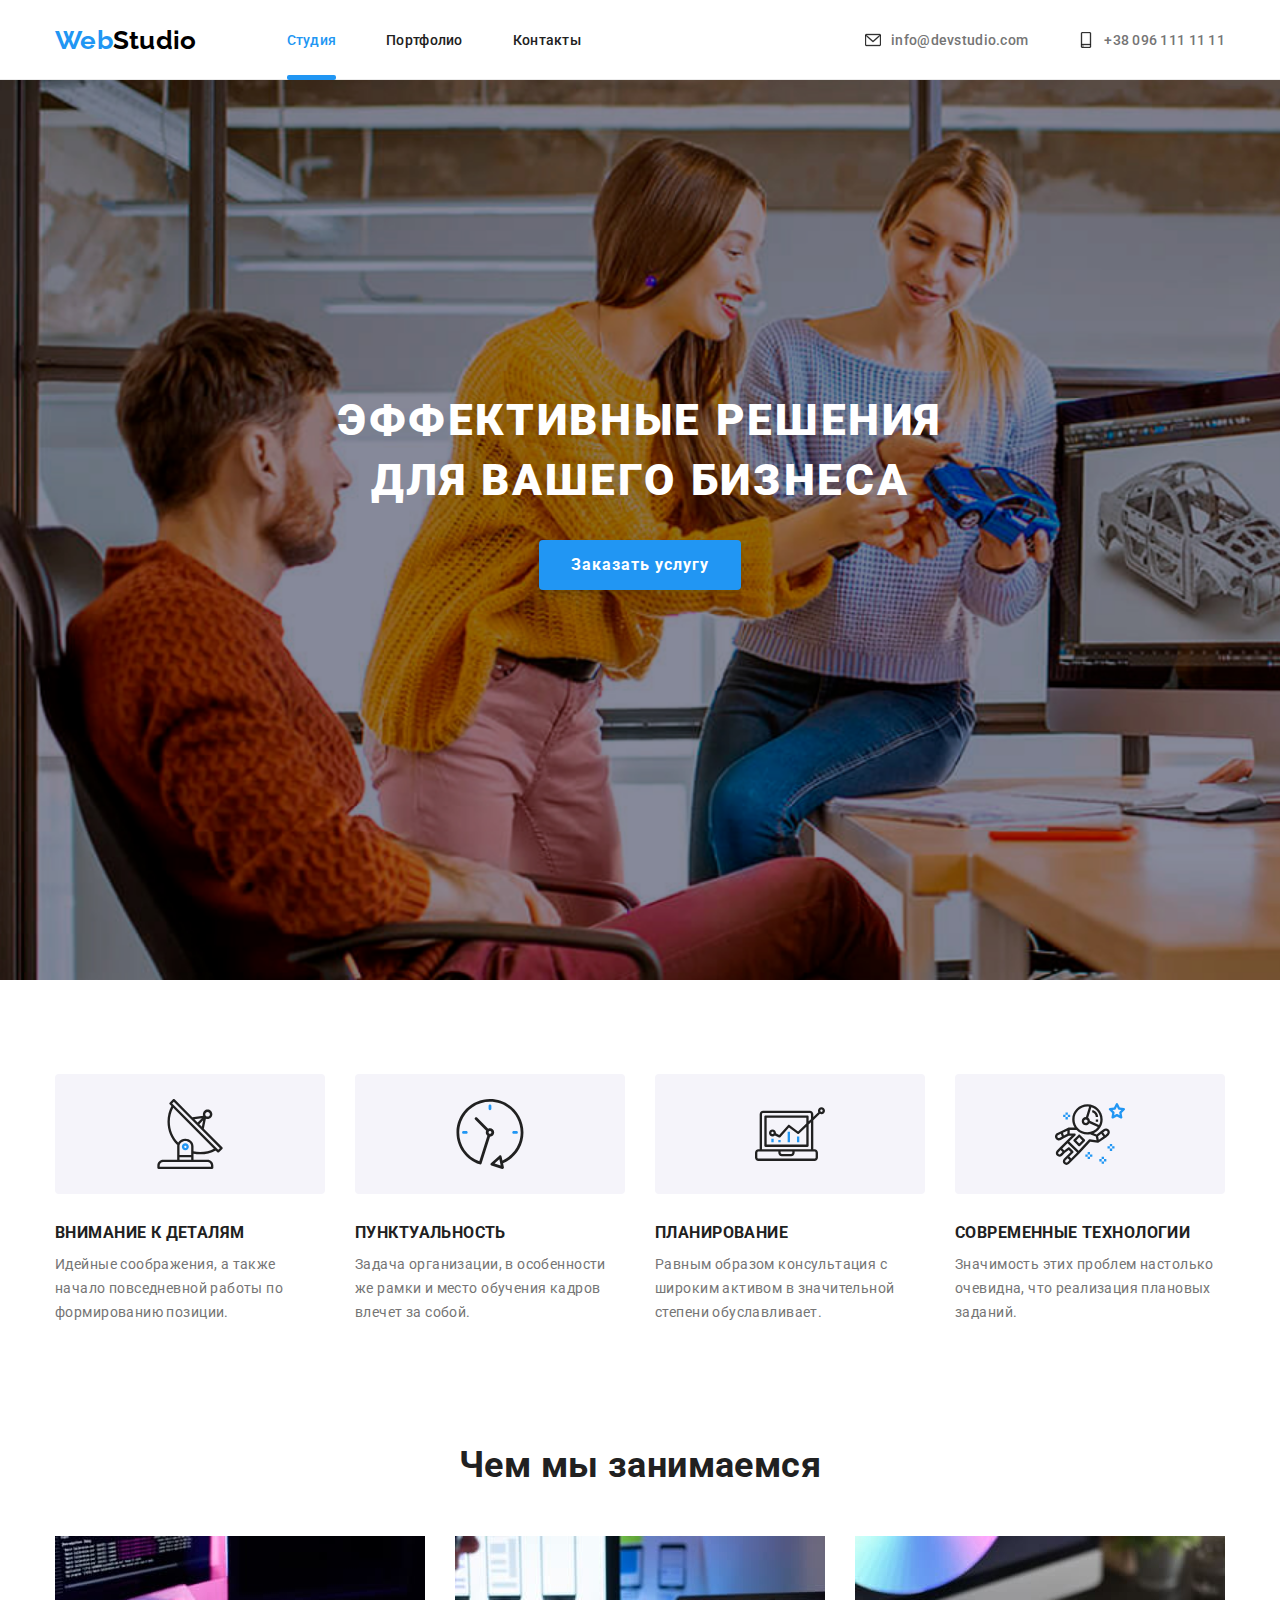
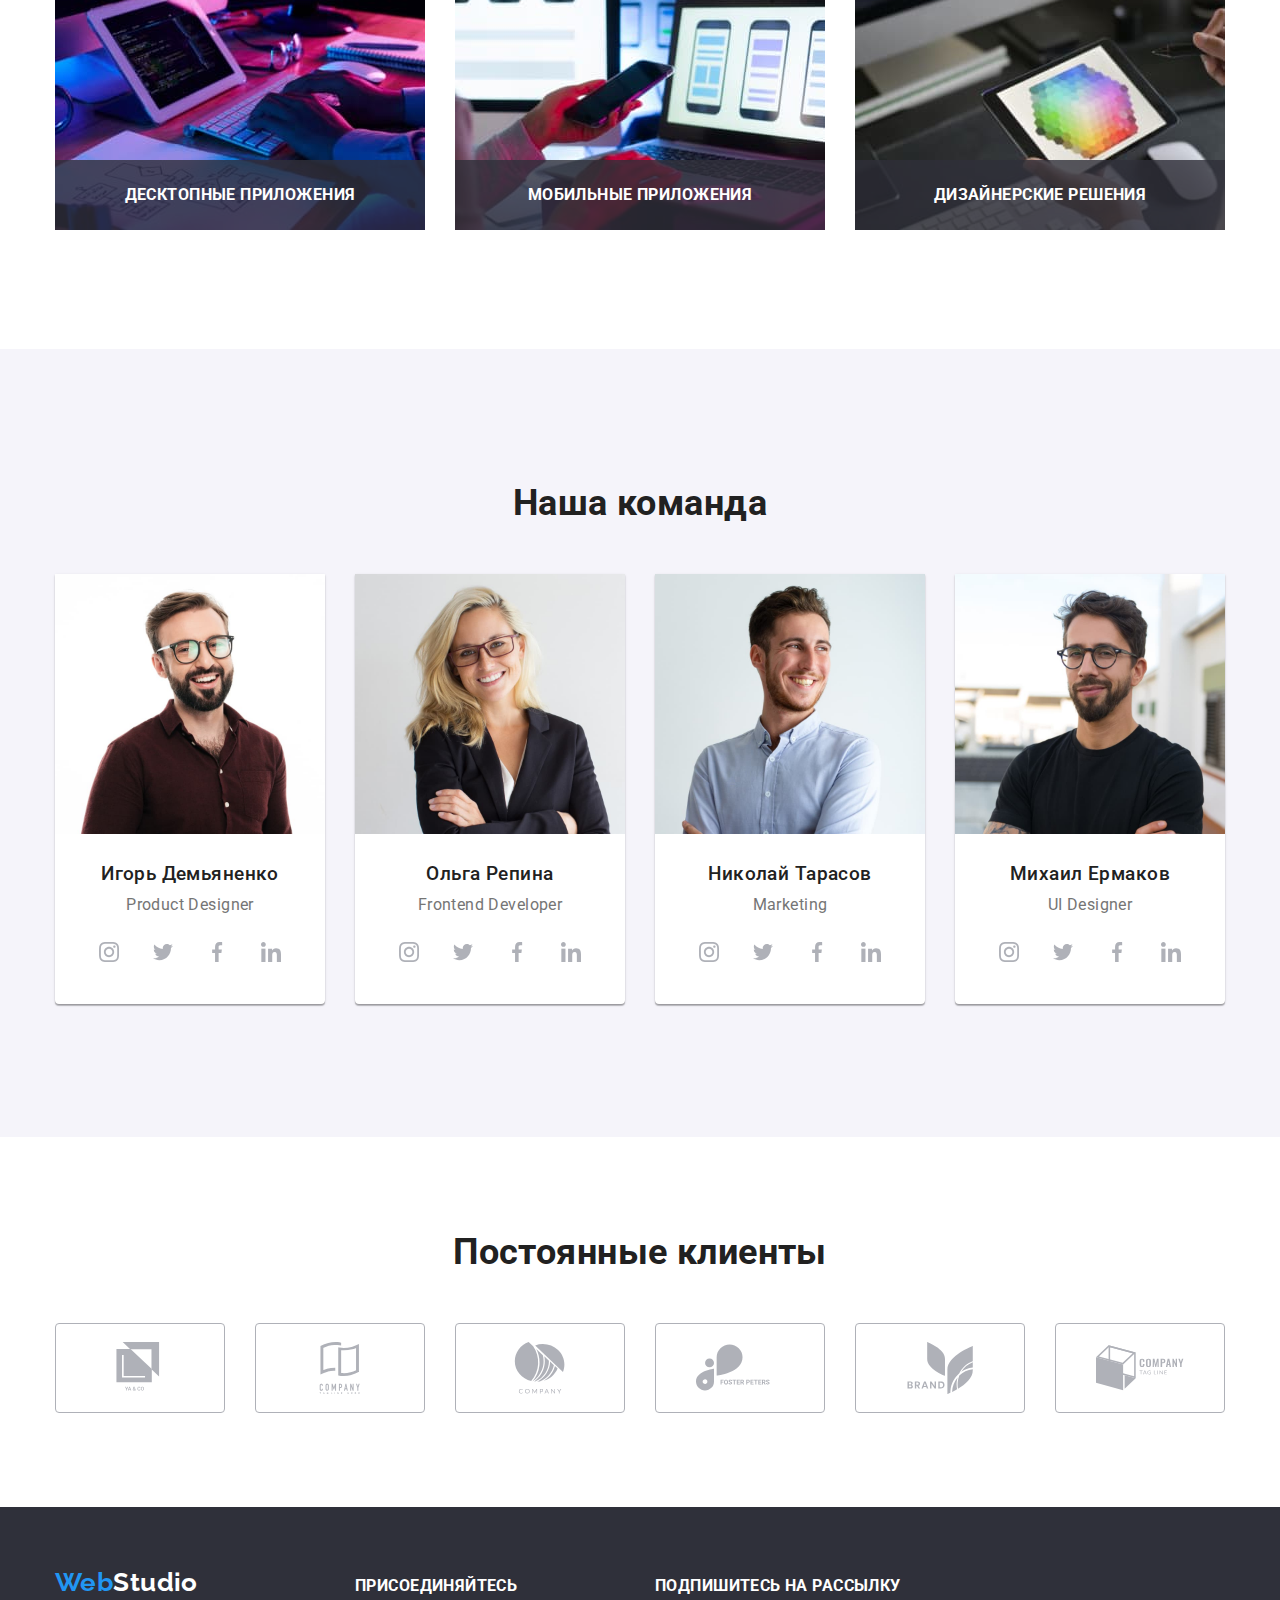
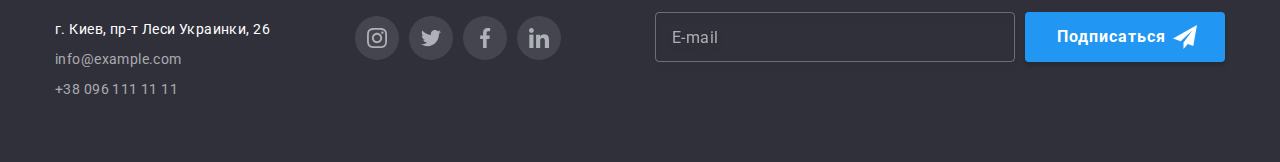
==== commit 031327d2: "Changed classes with BEM" ====
--- a/index.html
+++ b/index.html
@@ -486,16 +486,15 @@
 
     <!-- footer-->
     <footer class="dark-bg">
-      <div class="container" id="contacts">
-        <ul class="list grid footer">
-          <li class="grid__item footer__address">
-            <!-- <div class="footer__address"> -->
-            <a class="link logo" href="/" lang="en"
+      <div class="container footer" id="contacts">
+        <ul class="list grid footer-list">
+          <li class="grid__item">
+            <a class="link logo footer-list__title" href="/" lang="en"
               ><span class="logo--part1">Web</span>Studio</a
             >
-            <address class="footer-address">
-              <ul class="list">
-                <li class="footer-contacts-item">
+            <address>
+              <ul class="list footer-contacts">
+                <li class="footer-contacts__item">
                   <a
                     class="link"
                     href="https://goo.gl/maps/h1MNrULQTxqJ9o7u8"
@@ -505,80 +504,78 @@
                     г. Киев, пр-т Леси Украинки, 26
                   </a>
                 </li>
-                <li class="footer-contacts-item footer-contacts">
+                <li class="footer-contacts__item footer-contacts--text-color">
                   <a class="link" href="mailto:info@example.com">
                     info@example.com
                   </a>
                 </li>
-                <li class="footer-contacts-item footer-contacts">
+                <li class="footer-contacts__item footer-contacts--text-color">
                   <a class="link" href="tel:+380961111111">
                     +38 096 111 11 11
                   </a>
                 </li>
               </ul>
             </address>
-            <!-- </div> -->
           </li>
-          <li class="grid__item footer__social">
-            <!-- <div class="footer__social"> -->
-            <h3 class="footer-social-title">присоединяйтесь</h3>
-            <div class="footer-social">
-              <ul class="list social-icons">
-                <li class="social-icons__item">
-                  <a
-                    href=""
-                    class="social-icons__link"
-                    target="_blank"
-                    rel="noopener noreferrer"
-                  >
-                    <svg class="icon">
-                      <use href="./images/sprite.svg#icon-instagram"></use>
-                    </svg>
-                  </a>
-                </li>
-                <li class="social-icons__item">
-                  <a
-                    href=""
-                    class="social-icons__link"
-                    target="_blank"
-                    rel="noopener noreferrer"
-                  >
-                    <svg class="icon">
-                      <use href="./images/sprite.svg#icon-twitter"></use>
-                    </svg>
-                  </a>
-                </li>
-                <li class="social-icons__item">
-                  <a
-                    href=""
-                    class="social-icons__link"
-                    target="_blank"
-                    rel="noopener noreferrer"
-                  >
-                    <svg class="icon">
-                      <use href="./images/sprite.svg#icon-facebook"></use>
-                    </svg>
-                  </a>
-                </li>
-                <li class="social-icons__item">
-                  <a
-                    href=""
-                    class="social-icons__link"
-                    target="_blank"
-                    rel="noopener noreferrer"
-                  >
-                    <svg class="icon">
-                      <use href="./images/sprite.svg#icon-linkedin"></use>
-                    </svg>
-                  </a>
-                </li>
-              </ul>
-            </div>
-            <!-- </div> -->
+          <li class="grid__item">
+            <h3 class="footer-social__title footer-list__title">
+              присоединяйтесь
+            </h3>
+            <ul class="list social-icons footer-social">
+              <li class="social-icons__item">
+                <a
+                  href=""
+                  class="social-icons__link"
+                  target="_blank"
+                  rel="noopener noreferrer"
+                >
+                  <svg class="icon">
+                    <use href="./images/sprite.svg#icon-instagram"></use>
+                  </svg>
+                </a>
+              </li>
+              <li class="social-icons__item">
+                <a
+                  href=""
+                  class="social-icons__link"
+                  target="_blank"
+                  rel="noopener noreferrer"
+                >
+                  <svg class="icon">
+                    <use href="./images/sprite.svg#icon-twitter"></use>
+                  </svg>
+                </a>
+              </li>
+              <li class="social-icons__item">
+                <a
+                  href=""
+                  class="social-icons__link"
+                  target="_blank"
+                  rel="noopener noreferrer"
+                >
+                  <svg class="icon">
+                    <use href="./images/sprite.svg#icon-facebook"></use>
+                  </svg>
+                </a>
+              </li>
+              <li class="social-icons__item">
+                <a
+                  href=""
+                  class="social-icons__link"
+                  target="_blank"
+                  rel="noopener noreferrer"
+                >
+                  <svg class="icon">
+                    <use href="./images/sprite.svg#icon-linkedin"></use>
+                  </svg>
+                </a>
+              </li>
+            </ul>
           </li>
-          <li class="grid__item footer__subscribe">
-            <!-- <div class="footer__subscribe"> -->
-            <h3 class="footer-form__title">Подпишитесь на рассылку</h3>
+          <li class="grid__item">
+            <h3 class="footer-form__title footer__title">
+              Подпишитесь на рассылку
+            </h3>
             <form class="footer-form" for="user_email">
               <input
                 class="footer-form__email"
@@ -596,7 +593,6 @@
                 </svg>
               </label>
             </form>
-            <!-- </div> -->
           </li>
         </ul>
       </div>
--- a/css/style.css
+++ b/css/style.css
@@ -62,7 +62,6 @@
 }
 .link:hover,
 .link:focus,
-.logo--part1,
 .current {
   color: var(--accent-color);
 }
@@ -148,6 +147,10 @@
 .header--line {
   border-bottom: 1px solid #ececec;
 }
+.header--logo {
+  margin-right: 90px;
+}
+/* logo */
 .logo {
   font-family: "Raleway", sans-serif;
   font-weight: 700;
@@ -155,12 +158,13 @@
   line-height: 1.192;
   display: flex;
 }
+.logo--part1 {
+  color: var(--accent-color);
+}
 .logo--part2 {
   color: var(--logo-text-color);
 }
-.header--logo {
-  margin-right: 90px;
-}
+
 .navigation {
   display: flex;
   align-items: center;
@@ -185,6 +189,9 @@
   height: 5px;
   background-color: var(--accent-color);
   border-radius: 2px;
+}
+.current {
+  color: var(--accent-color);
 }
 
 .header .container {
@@ -406,37 +413,33 @@
 
 /* footer */
 .footer {
-}
-.footer__address {
+  padding-top: 60px;
+  padding-bottom: 60px;
+}
+.footer-list {
   --grid__item: 4;
-  display: inline-block;
-  padding-top: 30px;
-  padding-bottom: 30px;
-}
-.footer-address {
-  display: flex;
-  margin-top: 20px;
-}
-.footer-contacts {
-  color: var(--footer-text_color);
-}
-.footer-contacts-item:not(:last-child) {
+  display: flex;
+  align-items: baseline;
+}
+.footer-list__title {
+  margin-bottom: 20px;
+}
+
+.footer-contacts__item:not(:last-child) {
   height: 20px;
   margin-bottom: 10px;
 }
-
-.footer__social,
-.footer__subscribe {
-  padding-top: 40px;
-}
-.footer-social-title {
+.footer-contacts--text-color {
+  color: var(--footer-text_color);
+}
+
+.footer-social {
+}
+.footer-social__title {
   font-weight: 700;
   line-height: 1.143;
   text-transform: uppercase;
   color: var(--dark-bg-text-color);
-}
-.footer-social {
-  margin-top: 20px;
 }
 
 .footer-form {
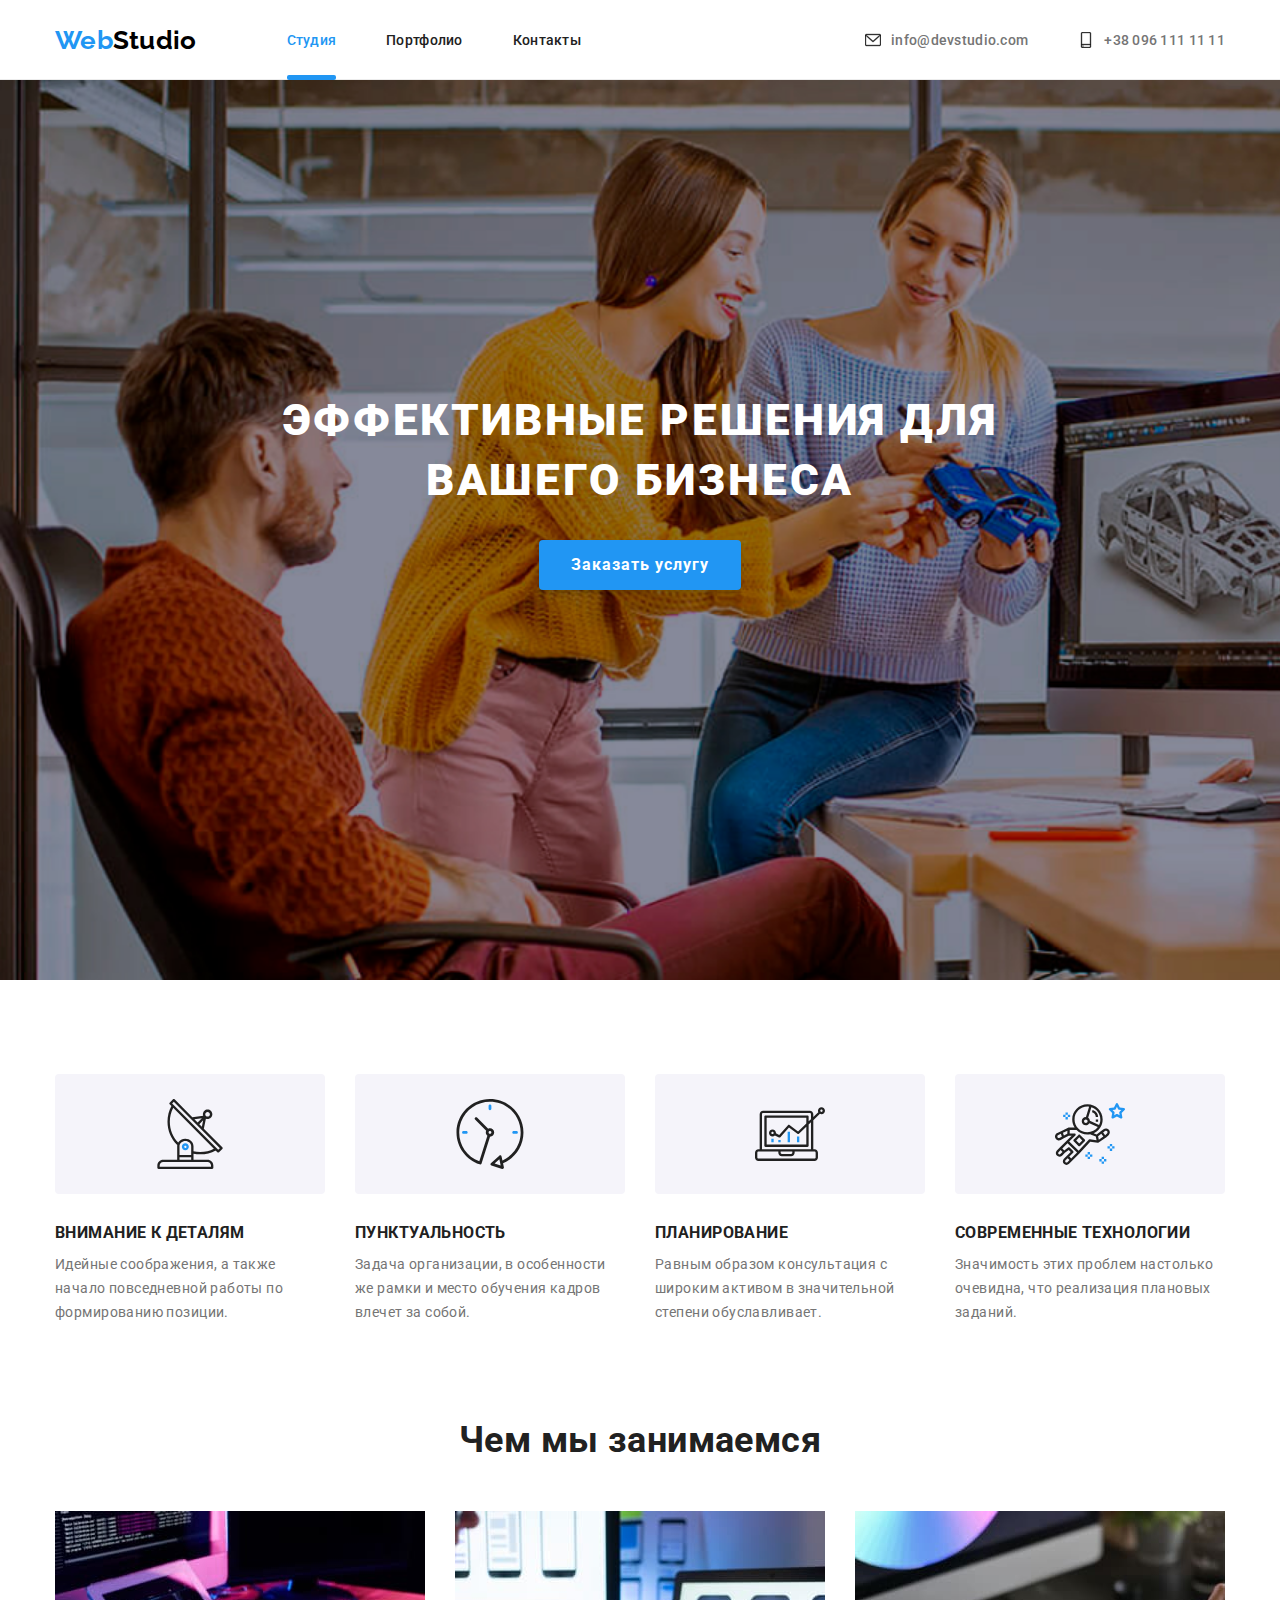
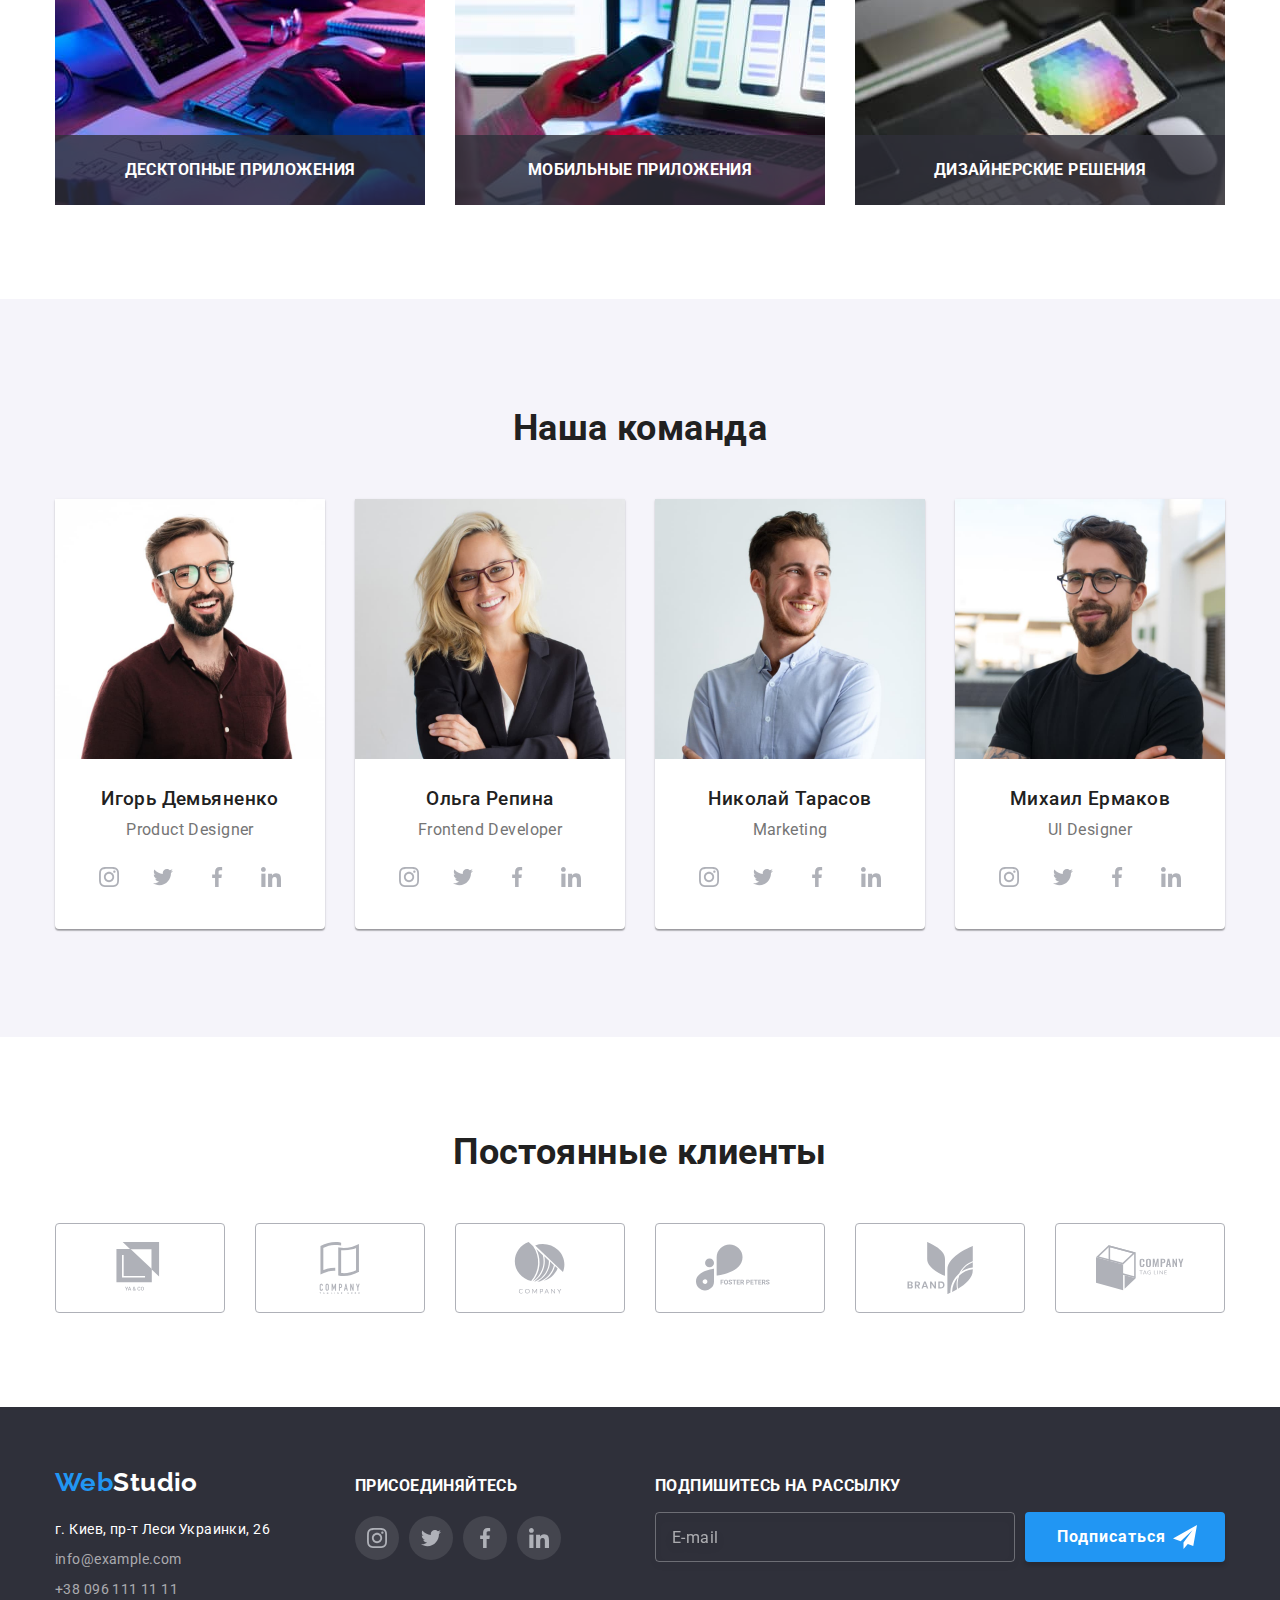
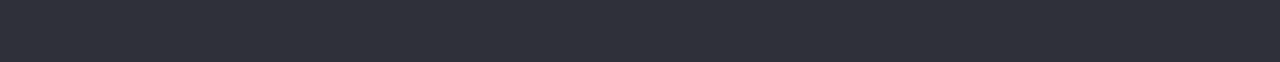
==== commit 956f0b17: "Completed homework#7" ====
--- a/index.html
+++ b/index.html
@@ -14,7 +14,7 @@
       rel="stylesheet"
       href="https://cdnjs.cloudflare.com/ajax/libs/modern-normalize/1.0.0/modern-normalize.min.css"
     />
-    <link rel="stylesheet" href="./css/style.css" />
+    <link rel="stylesheet" href="./css/style.min.css" />
   </head>
 
   <body>
@@ -38,7 +38,7 @@
           </ul>
         </nav>
 
-        <ul class="list header header-contacts">
+        <ul class="list header-contacts">
           <li class="header-contacts__item">
             <a
               class="link header-contacts__link"
--- a/css/style.min.css
+++ b/css/style.min.css
@@ -0,0 +1,2 @@
+/*! modern-normalize | MIT License | https://github.com/sindresorhus/modern-normalize */html{box-sizing:border-box}*,*::before,*::after{box-sizing:inherit}html{line-height:1.15}body{margin:0}h1{font-size:2em;margin:0.67em 0}hr{box-sizing:content-box;height:0}pre{font-family:monospace, monospace;font-size:1em}a{-webkit-text-decoration-skip:objects}abbr[title]{text-decoration:underline dotted}b,strong{font-weight:bolder}code,kbd,samp{font-family:monospace, monospace;font-size:1em}small{font-size:80%}sub,sup{font-size:75%;line-height:0;position:relative;vertical-align:baseline}sub{bottom:-0.25em}sup{top:-0.5em}button,input,optgroup,select,textarea{font-family:inherit;font-size:100%;line-height:1.15;margin:0}button,select{text-transform:none}button,[type="reset"],[type="submit"]{-webkit-appearance:button}button::-moz-focus-inner,[type="button"]::-moz-focus-inner,[type="reset"]::-moz-focus-inner,[type="submit"]::-moz-focus-inner{border-style:none;padding:0}button:-moz-focusring,[type="button"]:-moz-focusring,[type="reset"]:-moz-focusring,[type="submit"]:-moz-focusring{outline:1px dotted ButtonText}fieldset{padding:0.35em 0.75em 0.625em}legend{padding:0}progress{vertical-align:baseline}[type="number"]::-webkit-inner-spin-button,[type="number"]::-webkit-outer-spin-button{height:auto}[type="search"]{-webkit-appearance:textfield;outline-offset:-2px}[type="search"]::-webkit-search-cancel-button,[type="search"]::-webkit-search-decoration{-webkit-appearance:none}::-webkit-file-upload-button{-webkit-appearance:button;font:inherit}details{display:block}summary{display:list-item}:root{--main-text-color: #757575;--title-color: #212121;--dark-bg-text-color: #ffffff;--accent-color: #2196f3;--logo-text-color: #000000;--dark-bg-color: #2f303a;--light-bg-color: #f5f4fa;--bg-color: #e5e5e5;--grid__item: 4;--social-icon: #afb1b8;--footer-text_color: #ffffff99;--animation: 250ms cubic-bezier(0.4, 0, 0.2, 1)}html{box-sizing:border-box}*,*::before,*::after{box-sizing:inherit}body{font-family:"Roboto", sans-serif;font-size:14px;line-height:1.714;letter-spacing:0.03em;color:var(--main-text-color)}h1,h2,h3,h4,h5,p{margin-top:0}img{display:block;min-width:100%;height:auto}address{font-style:normal}.visually-hidden{position:absolute !important;clip:rect(1px 1px 1px 1px);clip:rect(1px, 1px, 1px, 1px);padding:0 !important;border:0 !important;height:1px !important;width:1px !important;overflow:hidden}.link{text-decoration:none;color:inherit;transition:color var(--animation)}.link:hover,.link:focus{color:var(--accent-color)}.current{color:var(--accent-color)}.current::after{content:"";position:absolute;bottom:-32px;left:0;width:100%;height:5px;background-color:var(--accent-color);border-radius:2px}.list{margin-top:0;margin-bottom:0;padding-left:0;list-style:none}.dark-bg{background-color:var(--dark-bg-color);color:var(--dark-bg-text-color)}.container{min-width:100vh;width:1200px;padding-right:15px;padding-left:15px;margin-right:auto;margin-left:auto}.button{min-width:200px;padding:10px 32px;font-weight:700;font-size:16px;line-height:1.875;display:flex;align-items:center;justify-content:center;text-align:center;letter-spacing:0.06em;color:var(--dark-bg-text-color);background-color:var(--accent-color);box-shadow:0px 4px 4px rgba(0,0,0,0.15);border:none;border-radius:4px;cursor:pointer;transition:var(--animation)}.menu{display:inline-flex}.menu__item:not(:last-child){margin-right:50px}.menu__link{position:relative}.social-icons{display:inline-flex}.social-icons .icon{width:20px;height:20px;fill:var(--social-icon)}.social-icons__item+.social-icons__item{margin-left:10px}.social-icons__link{display:flex;justify-content:center;align-items:center;width:44px;height:44px;border-radius:50%;background:rgba(255,255,255,0.1);transition:background-color var(--animation)}.social-icons__link:hover,.social-icons__link:focus{background-color:var(--accent-color)}.social-icons__link:hover .icon,.social-icons__link:focus .icon{fill:var(--dark-bg-text-color)}.logo{font-family:"Raleway", sans-serif;font-weight:700;font-size:26px;line-height:1.192;display:flex}.logo--part1{color:var(--accent-color)}.logo--part2{color:var(--logo-text-color)}.backdrop{position:fixed;width:100%;height:100%;top:0;left:0;background-color:#2f303aaa;opacity:1;transition:opacity 500ms ease-out 300ms}.backdrop.is-hidden{opacity:0;visibility:hidden;pointer-events:none}.modal{position:absolute;top:50%;left:50%;transform:translate(-50%, -50%);width:100%;max-width:530px;min-height:580px;padding:40px 30px;border-radius:4px;background-color:var(--light-bg-color);transition:transform 500ms ease-in-out 300ms}.is-hidden .modal{transform:translate(100%, 100%) scale(0.2)}.modal__close{position:absolute;top:8px;right:8px;display:flex;justify-content:center;align-items:center;width:30px;height:30px;border:1px solid rgba(0,0,0,0.2);border-radius:50%;box-sizing:border-box}.modal__close:hover .icon{fill:var(--accent-color);background-color:transparent}.modal__close .icon{position:absolute;width:18px;height:18px;top:50%;left:50%;transform:translate(-50%, -50%);fill:var(--logo-text-color)}.modal__title{margin-bottom:12px;font-weight:700;font-size:20px;line-height:23px;text-align:center;letter-spacing:0.03em;color:var(--title-color)}.modal__button{margin-top:30px}.modal__button:hover,.modal__button:focus{background-color:#188ce8}.modal-form{display:inline-block}.modal-form__field{position:relative}.modal-form__item{margin-top:30px}.modal-form__item .icon{width:18px;height:18px;display:block;position:absolute;top:50%;left:5px;transform:translate(50%, -50%);fill:var(--logo-text-color)}.modal-form__item:focus-within .icon{outline:none;fill:var(--accent-color)}.modal-form__label{position:absolute;top:0;left:0;transform:translate(0, -150%);font-size:12px;line-height:1.167;letter-spacing:0.01em;color:var(--main-text-color)}.modal-form__input{display:inline-flex;line-height:1.167;letter-spacing:0.01em;background-color:transparent;border:1px solid rgba(33,33,33,0.2);box-sizing:border-box;border-radius:4px;width:100%;padding:12px 16px 12px 42px}.modal-form__input:focus::placeholder{color:#75757530}.modal-form__input::placeholder{font-size:14px;color:#75757590}.modal-form__input:-webkit-autofill,.modal-form__input:-webkit-autofill:hover,.modal-form__input:-webkit-autofill:focus{-webkit-text-fill-color:currentColor;-webkit-box-shadow:0 0 0px 1000px var(--dark-bg-color) inset}.modal-form__text{resize:none;padding-left:16px}.modal-check{position:relative;display:inline-flex;flex-wrap:wrap;justify-content:center}.modal-check__label{display:inline-block;position:relative}.modal-check__input{-webkit-appearance:none;-moz-appearance:none;appearance:none;position:absolute;width:16px;height:15px;top:0;left:0;transform:translate(-20px, 3px)}.modal-check__input:checked+.modal-check__icon{background-image:url("../images/icons/form-checkmark.svg");background-size:contain;background-origin:border-box;border-color:var(--accent-color)}.modal-check__icon{display:inline-block;position:absolute;top:0;left:0;transform:translate(-20px, 3px);width:16px;height:15px;background-image:url("../images/icons/form-checkbox.svg");background-size:contain;background-repeat:no-repeat;background-origin:border-box;background-color:transparent;border-radius:2px}.modal-check__terms{text-decoration-line:underline;color:var(--accent-color);margin-left:5px}.grid{display:flex;flex-wrap:wrap;margin-left:-30px;margin-top:-30px}.grid__item{flex-basis:calc((100% - 30px * var(--grid__item)) / var(--grid__item));margin-left:30px;margin-top:30px}.section{padding-top:94px;padding-bottom:94px}.section__title{font-weight:700;font-size:36px;line-height:1.167;text-align:center;margin-bottom:50px}.header{max-height:80px;font-weight:500;line-height:1.143;letter-spacing:0.02em}.header .container{display:flex;align-items:center;justify-content:flex-end;padding-top:25px;padding-bottom:25px}.header--line{border-bottom:1px solid #ececec}.header--logo{margin-right:90px}.header-contacts{color:var(--main-text-color);display:inline-flex}.header-contacts__item:not(:last-child){margin-right:50px}.header-contacts__link{display:flex;align-items:center}.header-contacts__link .icon{width:16px;height:16px;margin-right:10px;stroke:currentColor;transition:fill var(--animation)}.header-contacts__link .icon:hover,.header-contacts__link .icon:focus{fill:var(--accent-color);stroke:currentColor}.navigation{display:flex;align-items:center;margin-right:auto}.hero{min-height:100vh;max-width:1600px;display:flex;align-items:center;justify-content:center;background:rgba(47,48,58,0.4);background-image:url(../images/hero/bg.png);background-repeat:no-repeat;background-size:cover}.hero__content{max-width:700px;padding-top:200px;padding-bottom:280px}.hero__title{font-weight:900;font-size:44px;line-height:1.364;text-align:center;letter-spacing:0.06em;text-transform:uppercase;margin-bottom:30px}.hero__button{display:flex;justify-content:center;margin-top:30px}.feature{padding-bottom:0}.feature__item{padding:25px 100px}.feature__icon{width:70px;height:70px}.feature__item,.feature__icon::before{display:block;content:"";width:270px;height:120px;background-color:var(--light-bg-color);border-radius:4px}.feature__view{margin-top:30px}.feature__title{margin-bottom:10px;font-weight:700;line-height:1.143;text-transform:uppercase}.feature__text{margin-bottom:0}.gallery__item{--grid__item: 3;position:relative}.gallery__thumb{position:absolute;bottom:0;left:0;content:"";width:100%;height:70px;background-color:rgba(47,48,58,0.8)}.gallery__view{position:absolute;width:100%;top:50%;left:50%;transform:translate(-50%, -50%);text-align:center;text-transform:uppercase;color:var(--dark-bg-text-color)}.team{--grid__item: 4;font-size:16px;line-height:1.172;text-align:center;background-color:var(--dark-bg-text-color);box-shadow:0px 1px 3px rgba(0,0,0,0.12),0px 1px 1px rgba(0,0,0,0.14),0px 2px 1px rgba(0,0,0,0.2);border-radius:0px 0px 4px 4px}.team--bg-color{background-color:var(--light-bg-color)}.team__member{margin-top:30px;margin-bottom:30px}.team__title{font-weight:500;margin-bottom:10px}.clients__item{--grid__item: 6}.clients__view{display:flex;justify-content:center;align-items:center;width:170px;height:90px;border-radius:4px;border:1px solid var(--social-icon);box-sizing:border-box;transition:border var(--animation)}.clients__view .icon{width:88px;height:52px;fill:var(--social-icon);transition:fill var(--animation)}.clients__view:hover,.clients__view:focus{border:1px solid var(--accent-color)}.clients__view:hover .icon,.clients__view:focus .icon{fill:var(--accent-color)}.footer{padding-top:60px;padding-bottom:60px}.footer-list{--grid__item: 4;display:flex;align-items:baseline}.footer-list__title{margin-bottom:20px}.footer-contacts__item:not(:last-child){height:20px;margin-bottom:10px}.footer-contacts--text-color{color:var(--footer-text_color)}.footer-social__title{font-weight:700;line-height:1.143;text-transform:uppercase;color:var(--dark-bg-text-color)}.footer-form{display:inline-flex;justify-content:space-between;align-items:center}.footer-form__email{margin-right:10px;padding:16px;width:360px;height:50px;font-size:16px;line-height:1.25;letter-spacing:0.03em;background-color:transparent;color:var(--dark-bg-text-color);border:1px solid rgba(255,255,255,0.3);box-sizing:border-box;filter:drop-shadow(0px 4px 4px rgba(0,0,0,0.15));border-radius:4px}.footer-form__email:focus{outline:none;border-color:var(--dark-bg-text-color)}.footer-form__title{font-weight:700;line-height:1.143;text-transform:uppercase;color:var(--dark-bg-text-color)}.footer-form__email:-webkit-autofill,.footer-form__email:-webkit-autofill:hover,.footer-form__email:-webkit-autofill:focus{--webkit-text-fill-color: currentColor;--webkit-box-shadow: 0 0 0px 1000px var(--dark-bg-color) inset}.footer-form__email::placeholder{font-size:16px;color:var(--footer-text_color)}.footer-form__email::placeholder:focus{color:rgba(255,255,255,0.7)}.footer-button{position:relative}.footer-button .icon{position:absolute;top:50%;right:0;transform:translate(0, -50%);width:24px;height:24px;margin-right:28px;fill:var(--dark-bg-text-color)}.footer-button__text{justify-content:space-between}.filter{margin-top:auto;margin-bottom:auto;padding-top:0;padding-bottom:0}.filter__content{display:flex;justify-content:center;padding-bottom:50px}.filter__button{width:auto;padding:6px 22px;font-weight:500;font-size:16px;line-height:1.625;letter-spacing:0.06em;display:flex;align-items:start;text-align:center;color:var(--title-color);background:var(--light-bg-color);border:none;border-radius:4px;cursor:pointer;transition:color var(--animation),background-color var(--animation)}.filter__item:not(:last-child){margin-right:8px}.filter__link:hover,.filter__link:focus .filter__link:active{text-decoration:none;color:var(--dark-bg-text-color);background-color:var(--accent-color);box-shadow:0px 3px 1px rgba(0,0,0,0.1),0px 1px 2px rgba(0,0,0,0.08),0px 2px 2px rgba(0,0,0,0.12)}.projects{--grid__item: 3;font-size:16px;line-height:1.875}.projects__title{margin-bottom:4px;font-weight:700;font-size:18px;line-height:2;letter-spacing:0.06em;color:var(--title-color)}.projects__bg{background:var(--dark-bg-text-color);border:1px solid #eeeeee;box-sizing:border-box;transition:box-shadow var(--animation)}.projects__bg:hover,.projects__bg:focus{box-shadow:0px 1px 1px rgba(0,0,0,0.12),0px 4px 4px rgba(0,0,0,0.06),1px 4px 6px rgba(0,0,0,0.16)}.projects__thumb{position:relative;overflow:hidden}.projects__thumb::before{display:inline-block;content:"";position:absolute;top:0;left:0;width:100%;height:100%;background-color:rgba(33,150,243,0.9);opacity:0;transform:translateY(100%);transition:transform var(--animation)}.projects__bg:hover .projects__thumb::before{transform:translateY(0);opacity:1}.projects__overlay{font-weight:400;font-size:18px;line-height:1.78;color:var(--dark-bg-text-color);display:flex;justify-content:center;align-items:center;position:absolute;top:0;left:0;width:100%;height:100%;opacity:0;padding:0 24px;transform:translateY(100%);transition:transform var(--animation)}.projects__bg:hover .projects__overlay{transform:translateY(0);opacity:1}.projects__item{padding:20px 24px}.header,.section__title,.feature__title,.team__title{color:var(--title-color)}
+/*# sourceMappingURL=style.min.css.map */